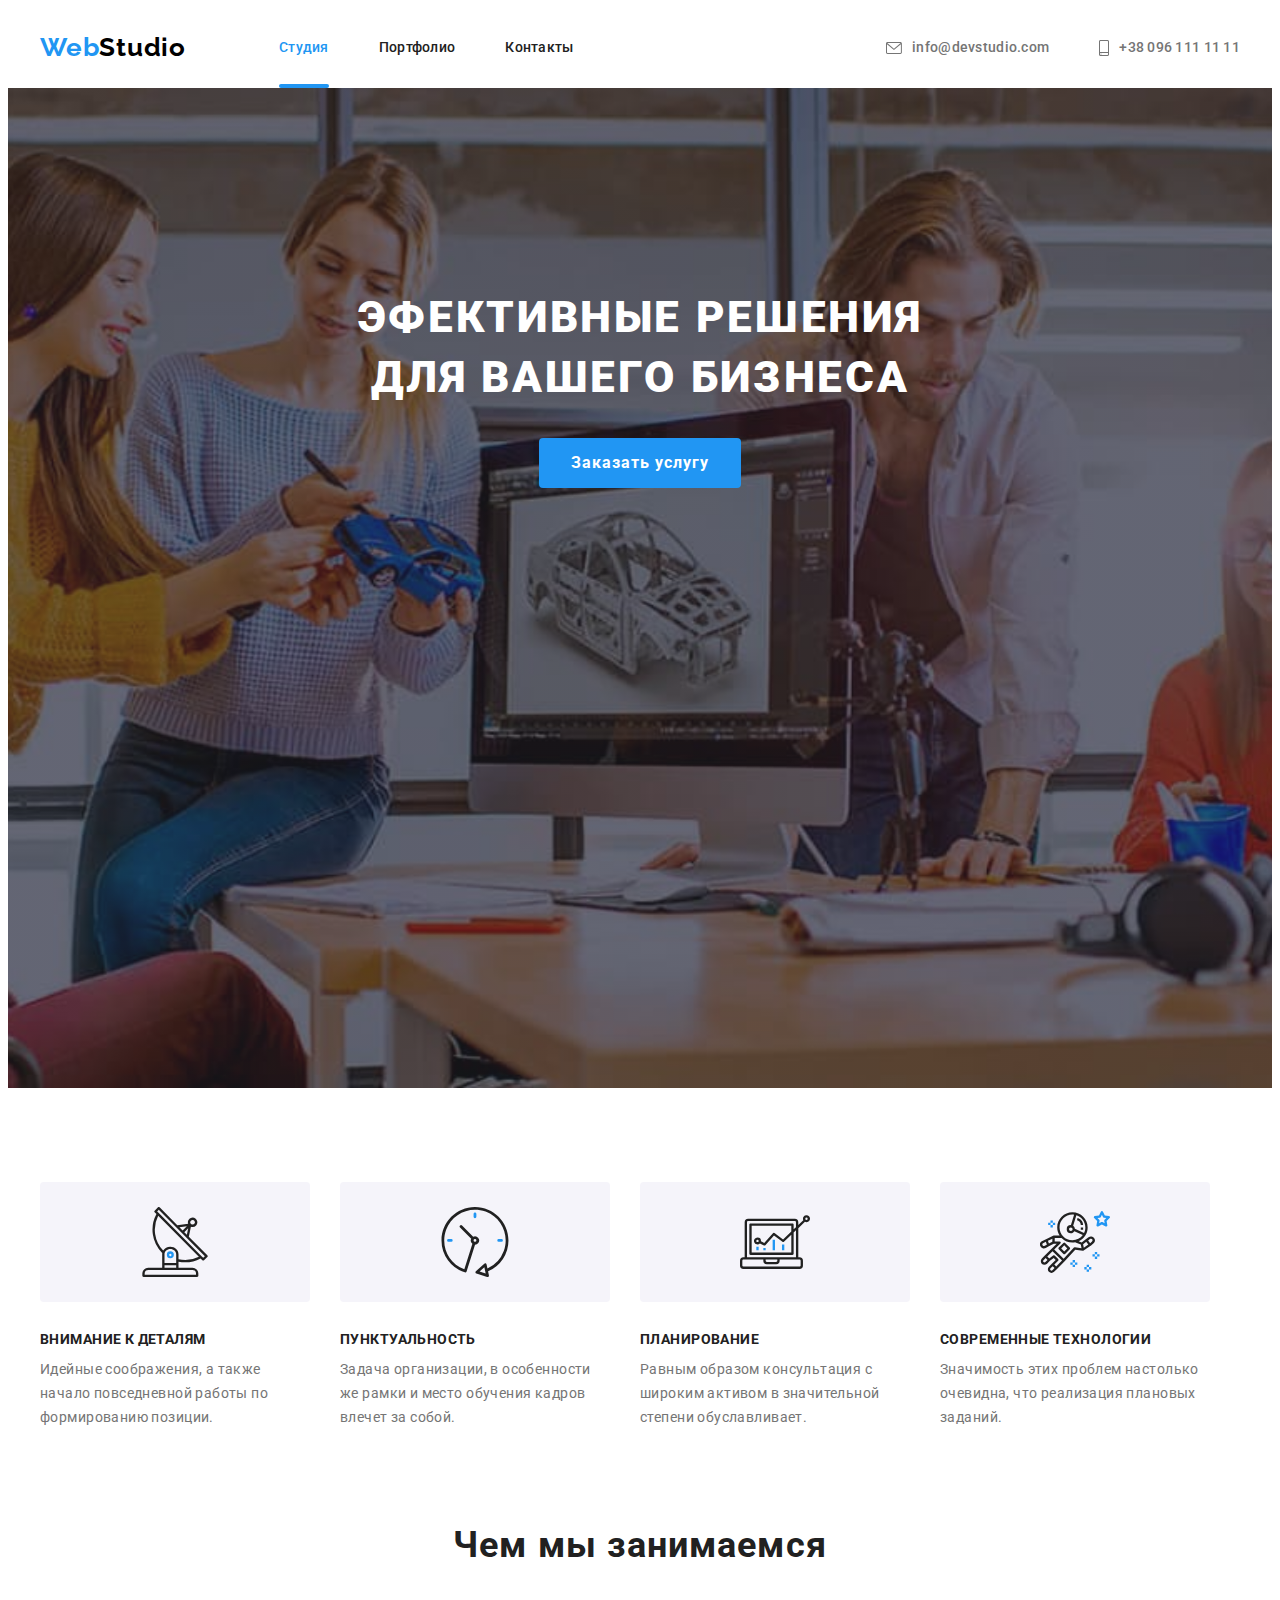
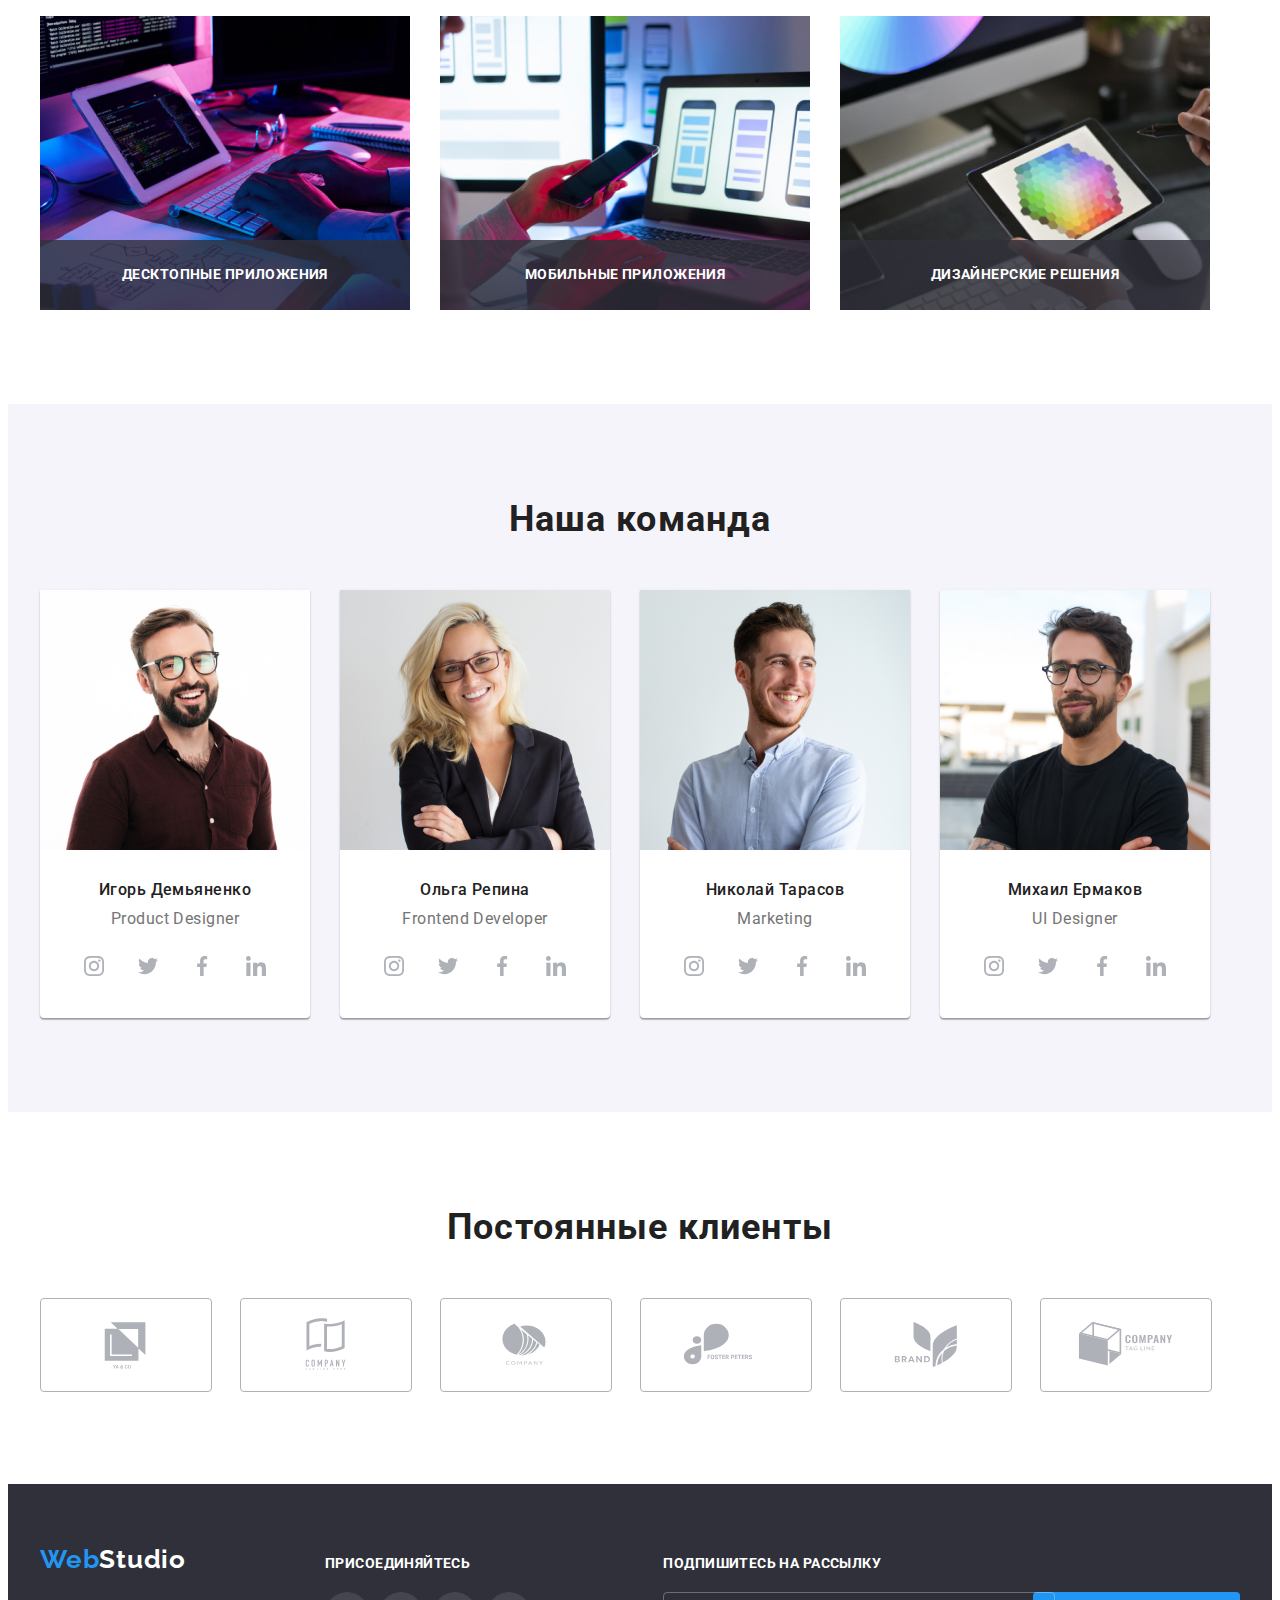
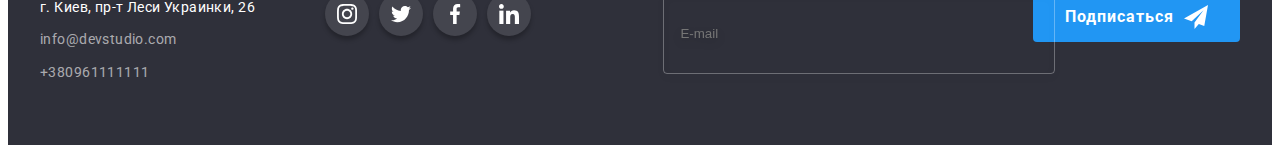
==== index.html @ 89df392a "Добавляет ДЗ№6" ====
<!DOCTYPE html>
<html lang="ru">
<head>
    <meta charset="UTF-8">
    <meta http-equiv="X-UA-Compatible" content="IE=edge">
    <meta name="viewport" content="width=device-width, initial-scale=1.0">
    <title>WebStudio (hw7)</title>
    <link rel="preconnect" href="https://fonts.googleapis.com">
    <link rel="preconnect" href="https://fonts.gstatic.com" crossorigin>
    <link href="https://fonts.googleapis.com/css2?family=Raleway:wght@700&family=Roboto:wght@400;500;700;900&display=swap" rel="stylesheet">
    <link rel="stylesheet" href="https://cdnjs.cloudflare.com/ajax/libs/modern-normalize/1.1.0/modern-normalize.min.css" integrity="sha512-wpPYUAdjBVSE4KJnH1VR1HeZfpl1ub8YT/NKx4PuQ5NmX2tKuGu6U/JRp5y+Y8XG2tV+wKQpNHVUX03MfMFn9Q==" crossorigin="anonymous" referrerpolicy="no-referrer" />
    <link rel="stylesheet" href="./css/style.css">
</head>
<body class="page">
    <header class="container">
        
        <!--Навигация сайта-->
        <div class="main-nav">
            <nav class="main-nav">
                <a href="/" class="logo-link" lang="en">
                    <span class="web">Web</span>Studio
                </a>
            
                <ul class="site-nav list">
                    <li class="item"><a href="/" class="current site-nav-link link">Студия</a></li>
                    <li class="item"><a href="./portfolio.html" class="site-nav-link link">Портфолио</a></li>
                    <li class="item"><a href="" class="site-nav-link link">Контакты</a></li>
                </ul>
            </nav>
            
            <!--Контакты-->
            <ul class="auth-nav list main-nav">
                <li class="item"><a href="mailto:info@devstudio.com" class="auth-nav-link link mail" lang="en">
                    <svg class="icon-mail" width="16" height="12">
                        <use href="./images/icons.svg#icon-mail"></use>
                    </svg>
                        info@devstudio.com</a>
                </li>
                <li class="item"><a href="tel:+380961111111" class="auth-nav-link link tel">
                    <svg class="icon-mail" width="10" height="16">
                        <use href="./images/icons.svg#icon-tel"></use>
                    </svg> 
                        +38 096 111 11 11</a>
                </li>
            </ul>
        </div>
    </header>
    
    <main>
        
        <!--Герой-->
        <section class="backround-hero hero overlay">
            <h1 class="primary-title">ЭФЕКТИВНЫЕ РЕШЕНИЯ<br> ДЛЯ ВАШЕГО БИЗНЕСА</h1>
            <div class="main-button"><button data-modal-open type="button" class="button-primary">Заказать услугу</button></div>
        </section>
        
        <!--Особенности-->
        <section class="section">
            <div class="container">
                <h2 class="secondary-title visually-hidden">Особенности</h2>
                <ul class="list">
                    <li class="list-item antenna">
                        <h3 class="section-qualities">ВНИМАНИЕ К ДЕТАЛЯМ</h3>
                        <p class="section-text">Идейные соображения, а также начало повседневной работы по формированию позиции.</p>
                    </li>
                    <li class="list-item clock">
                        <h3 class="section-qualities">ПУНКТУАЛЬНОСТЬ</h3>
                        <p class="section-text">Задача организации, в особенности же рамки и место обучения кадров влечет за собой.</p>
                    </li>
                    <li class="list-item diagram">
                        <h3 class="section-qualities">ПЛАНИРОВАНИЕ</h3>
                        <p class="section-text">Равным образом консультация с широким активом в значительной степени обуславливает.</p>
                    </li>
                    <li class="list-item astronaut">
                        <h3 class="section-qualities">СОВРЕМЕННЫЕ ТЕХНОЛОГИИ</h3>
                        <p class="section-text">Значимость этих проблем настолько очевидна, что реализация плановых заданий.</p>
                    </li>
                </ul>
            </div>
        </section>
        
        <!--Чем мы занимаемся-->
        <section class="work">
            <div class="container">
                <h2 class="secondary-title">Чем мы занимаемся</h2>
                <ul class="list">
                    <li class="working-list">
                        <img src="./images/box_1.jpg" alt="Программист работает" width="370" height="294">
                        <div class="product-action">
                            <p class="product-title">ДЕСКТОПНЫЕ ПРИЛОЖЕНИЯ</p>
                        </div>
                    </li>
                    <li class="working-list">
                        <img src="./images/box_2.jpg" alt="Команда работает над мобильным интерфейсом" width="370">
                        <div class="product-action">
                            <p class="product-title">МОБИЛЬНЫЕ ПРИЛОЖЕНИЯ</p>
                        </div>
                    </li>
                    <li class="working-list">
                        <img src="./images/box_3.jpg" alt="Веб-дизайнер работает над выбором цвета" width="370">
                        <div class="product-action">
                            <p class="product-title">ДИЗАЙНЕРСКИЕ РЕШЕНИЯ</p>
                        </div>
                    </li>
                </ul>
            </div>
        </section>
        
        <!--Наша команда-->
        <section class="team">
            <div class="container">
                <h2 class="secondary-title">Наша команда</h2>
                <ul class="list card-human">
                    <li class="card">
                        <img src="./images/igor.jpg" alt="Игорь Демьяненко" width="270">
                        <div class="description">
                            <h3 class="team-human">Игорь Демьяненко</h3>
                            <p class="team-text" lang="en">Product Designer</p>
                            <ul class="human-icon">
                                <li class="icon">
                                    <a class="icon-link" href="">
                                        <svg class="icon-network" width="20" height="20">
                                            <use href="./images/icons.svg#icon-instagram"></use>
                                        </svg>
                                    </a>
                                </li>
                                <li class="icon">
                                    <a class="icon-link" href="">
                                        <svg class="icon-network" width="20" height="20">
                                            <use href="./images/icons.svg#icon-twitter"></use>
                                        </svg>
                                    </a>
                                </li>
                                <li class="icon">
                                    <a class="icon-link" href="">
                                        <svg class="icon-network" width="20px" height="20px">
                                            <use href="./images/icons.svg#icon-facebook"></use>
                                        </svg>
                                    </a>
                                </li>
                                <li class="icon">
                                    <a class="icon-link" href="">
                                        <svg class="icon-network" width="20" height="20">
                                            <use href="./images/icons.svg#icon-linkedin"></use>
                                        </svg>
                                    </a>
                                </li>
                            </ul>
                        </div>
                    </li>
                    <li class="card">
                        <img src="./images/olga.jpg" alt="Ольга Репина" width="270">
                        <div class="description">
                            <h3 class="team-human">Ольга Репина</h3>
                            <p class="team-text" lang="en">Frontend Developer</p>
                            <ul class="human-icon">
                                <li class="icon">
                                    <a class="icon-link" href="">
                                        <svg class="icon-network" width="20" height="20">
                                            <use href="./images/icons.svg#icon-instagram"></use>
                                        </svg>
                                    </a>
                                </li>
                                <li class="icon">
                                    <a class="icon-link" href="">
                                        <svg class="icon-network" width="20" height="20">
                                            <use href="./images/icons.svg#icon-twitter"></use>
                                        </svg>
                                    </a>
                                </li>
                                <li class="icon">
                                    <a class="icon-link" href="">
                                        <svg class="icon-network" width="20" height="20">
                                            <use href="./images/icons.svg#icon-facebook"></use>
                                        </svg>
                                    </a>
                                </li>
                                <li class="icon">
                                    <a class="icon-link" href="">
                                        <svg class="icon-network" width="20" height="20">
                                            <use href="./images/icons.svg#icon-linkedin"></use>
                                        </svg>
                                    </a>
                                </li>
                            </ul>
                        </div>
                    </li>
                    <li class="card">
                        <img src="./images/nikolay.jpg" alt="Николай Тарасов" width="270">
                        <div class="description">
                            <h3 class="team-human">Николай Тарасов</h3>
                            <p class="team-text" lang="en">Marketing</p>
                            <ul class="human-icon">
                                <li class="icon">
                                    <a class="icon-link" href="">
                                        <svg class="icon-network" width="20" height="20">
                                            <use href="./images/icons.svg#icon-instagram"></use>
                                        </svg>
                                    </a>
                                </li>
                                <li class="icon">
                                    <a class="icon-link" href="">
                                        <svg class="icon-network" width="20" height="20">
                                            <use href="./images/icons.svg#icon-twitter"></use>
                                        </svg>
                                    </a>
                                </li>
                                <li class="icon">
                                    <a class="icon-link" href="">
                                        <svg class="icon-network" width="20" height="20">
                                            <use href="./images/icons.svg#icon-facebook"></use>
                                        </svg>
                                    </a>
                                </li>
                                <li class="icon">
                                    <a class="icon-link" href="">
                                        <svg class="icon-network" width="20" height="20">
                                            <use href="./images/icons.svg#icon-linkedin"></use>
                                        </svg>
                                    </a>
                                </li>
                            </ul>
                        </div>
                    </li>
                    <li class="card">
                        <img src="./images/michael.jpg" alt="Михаил Ермаков" width="270">
                        <div class="description">
                            <h3 class="team-human">Михаил Ермаков</h3>
                            <p class="team-text" lang="en">UI Designer</p>
                            <ul class="human-icon">
                                <li class="icon">
                                    <a class="icon-link" href="">
                                        <svg class="icon-network" width="20" height="20">
                                            <use href="./images/icons.svg#icon-instagram"></use>
                                        </svg>
                                    </a>
                                </li>
                                <li class="icon">
                                    <a class="icon-link" href="">
                                        <svg class="icon-network" width="20" height="20">
                                            <use href="./images/icons.svg#icon-twitter"></use>
                                        </svg>
                                    </a>
                                </li>
                                <li class="icon">
                                    <a class="icon-link" href="">
                                        <svg class="icon-network" width="20" height="20">
                                            <use href="./images/icons.svg#icon-facebook"></use>
                                        </svg>
                                    </a>
                                </li>
                                <li class="icon">
                                    <a class="icon-link" href="">
                                        <svg class="icon-network" width="20" height="20">
                                            <use href="./images/icons.svg#icon-linkedin"></use>
                                        </svg>
                                    </a>
                                </li>
                            </ul>
                        </div>
                    </li>
                </ul>
            </div>
        </section>
        
        <!--Постоянные клиенты-->

        <section class="clients">
            <div class="container">
                <h2 class="secondary-title">Постоянные клиенты</h2>
                <ul class="list">
                    <li class="client-logo">
                        <a class="client" href="">
                            <svg class="symbol" width="106" height="60">
                                <use href="./images/icons-clients.svg#icon-logo-1"></use>
                            </svg>
                        </a>
                    </li>
                    <li class="client-logo">
                        <a class="client" href="">
                            <svg class="symbol" width="106" height="60">
                                <use href="./images/icons-clients.svg#icon-logo-2"></use>
                            </svg>
                        </a>
                    <li class="client-logo">
                        <a class="client" href="">
                            <svg class="symbol" width="106" height="60">
                                <use href="./images/icons-clients.svg#icon-logo-3"></use>
                            </svg>
                        </a>
                    </li>
                    <li class="client-logo">
                        <a class="client" href="">
                            <svg class="symbol" width="106" height="60">
                                <use href="./images/icons-clients.svg#icon-logo-4"></use>
                            </svg>
                        </a>
                    </li>
                    <li class="client-logo">
                        <a class="client" href="">
                            <svg class="symbol" width="106" height="60">
                                <use href="./images/icons-clients.svg#icon-logo-5"></use>
                            </svg>
                        </a>
                    </li>
                    <li class="client-logo">
                        <a class="client" href="">
                            <svg class="symbol" width="106" height="60">
                                <use href="./images/icons-clients.svg#icon-logo-6"></use>
                            </svg>
                        </a>
                    </li>
                </ul>
            </div>    
        </section>
    </main>

    <footer class="backround-footer">
            <div class="container main-footer">
                <div class="contacts-social">
                    <div class="contacts-footer">
                        <a href="/" class="logo link" lang="en">
                            <span class="web">Web</span><span class="footer-logo">Studio</span>
                        </a>
                    
                        <!--Контакты-->
                        <address class="address">г. Киев, пр-т Леси Украинки, 26</address>
                        <ul class="contacts">
                            <li class="contact-mail"><a class="footer-contacts link" href="mailto:info@devstudio.com"
                                    lang="en">info@devstudio.com</a></li>
                            <li class="contact-tel"><a class="footer-contacts link" href="tel:+380961111111">+380961111111</a></li>
                        </ul>
                    </div>
                    <div class="menu-social">
                        <h3 class="menu-socials-head">ПРИСОЕДИНЯЙТЕСЬ</h3>
                        <ul class="socials">
                            <li class="link-icon-list">
                                <a class="link-icon" href="">
                                    <svg class="icon-social" width="20" height="20">
                                        <use href="./images/icons.svg#icon-instagram"></use>
                                    </svg>
                                </a>
                            </li>
                            <li class="link-icon-list">
                                <a class="link-icon" href="">
                                    <svg class="icon-social" width="20" height="20">
                                        <use href="./images/icons.svg#icon-twitter"></use>
                                    </svg>
                                </a>
                            </li>
                            <li class="link-icon-list">
                                <a class="link-icon" href="">
                                    <svg class="icon-social" width="20" height="20">
                                        <use href="./images/icons.svg#icon-facebook"></use>
                                    </svg>
                                </a>
                            </li>
                            <li class="link-icon-list">
                                <a class="link-icon" href="">
                                    <svg class="icon-social" width="20" height="20">
                                        <use href="./images/icons.svg#icon-linkedin"></use>
                                    </svg>
                                </a>
                            </li>
                        </ul>
                    </div>
                </div>
                
                <form class="subscribe">    
                    <p class="menu-socials-head">ПОДПИШИТЕСЬ НА РАССЫЛКУ</p>
                    <div class="form">
                        <label class="e-mail">
                        <input class="mail-subscribe" type="email" placeholder="E-mail"></label>
                        <button class="button-primary button-subscribe" type="submit">
                                Подписаться<svg class="icon-send" width="24" height="24">
                                <use href="./images/icons.svg#icon-send"></use>
                             </svg></button>
                    </div>
                </form>

            </div>
    </footer>
    <div data-modal class="backdrop is-hidden">
            <div class="modal">
                <button data-modal-close class="modal-close">
                    <svg class="icon-close" width="18" height="18">
                        <use href="./images/icons.svg#icon-close-black"></use>
                    </svg>
                </button>
                
                <form class="modal-form" action="">
                    <p class="modal-head">Оставьте свои данные, мы вам перезвоним</p>
                    <label class="form-field">Имя
                        <span class="form-wrapper">
                            <input type="text" class="form-input" name="user-name" minlength="2" pattern="[a-zA-Zа-яёА-ЯЁ]+" title="Имя должно содержать символы кириллицы и латиницы" required />
                            <svg class="form-icon" width="18" height="18">
                                <use href="./images/icons.svg#icon-person"></use>
                            </svg>
                        </span>
                    </label>
                     
                    <label class="form-field">Телефон
                        <span class="form-wrapper">
                            <input type="tel" class="form-input" name="user-tel" pattern="[0-9]{3}-[0-9]{3}-[0-9]{2}-[0-9]{2}" title="099-000-00-00" required />
                            <svg class="form-icon" width="18" height="18">
                                <use href="./images/icons.svg#icon-phone"></use>
                            </svg>
                        </span>
                    </label>
                    
                    <label class="form-field">Почта
                        <span class="form-wrapper">
                            <input type="email" class="form-input" name="user-mail" title="example@gmail.com" required />
                            <svg class="form-icon" width="18" height="18">
                                <use href="./images/icons.svg#icon-email"></use>
                            </svg>
                        </span>
                    </label>
                    
                    <label class="form-field-comments">Комментарий
                        <textarea class="form-comments" name="user-comments" id="" placeholder="Введите текст"></textarea>
                    </label>
                    
                        <input type="checkbox" name="user-accept" class="form-checkbox visually-hidden" id="accept-policy" />
                        <label class="form-checkbox-label" for="accept-policy">Соглашаюсь с рассылкой и принимаю <a class="policy" href="#">Условия
                                договора</a></label>
                                        
                    <button class="button-primary button-form" type="submit">Отправить</button>
                </form>
            </div>
    </div>
    <script src="./js/modal.js"></script>
</body>
</html>
---- css/style.css ----
/* основной текст #212121 */

/* вторичный текст #757575 */

/* акцент #2196F3 */

/* белый цвет #ffffff */

/* цвет контактов в футере rgba(255, 255, 255, 0.6) */

/* вторичный цвет фона #2F303A */

:root {
  --main-text-color: #212121;
  --secondary-text-color: #757575;
  --accent-color: #2196f3;
  --primary-title-color: #ffffff;
}

/* Класы утилиты */
button {
  cursor: pointer;
}

h1,
h2,
h3,
h4,
h5,
h6,
p,
ul {
  margin: 0;
  padding: 0;
}

img {
  display: block;
}

.list {
  display: block;
  list-style: none;
  margin: 0;
  padding: 0;
  display: flex;
  flex-wrap: wrap;
}

.link {
  display: block;
  text-decoration: none;
  position: relative;

  transition: transform 250ms cubic-bezier(0.4, 0, 0.2, 1),
    opacity 250ms cubic-bezier(0.4, 0, 0.2, 1);
}

.page {
  color: var(--main-text-color);
  background-color: #ffffff;
  font-family: roboto, sans-serif;
}

.container {
  margin-left: auto;
  margin-right: auto;
  padding-left: 15px;
  padding-right: 15px;

  width: 1200px;
}

.logo-link {
  color: #000;
  text-decoration: none;
  font-family: Raleway;
  font-style: normal;
  font-weight: bold;
  font-size: 26px;
  line-height: 1.2;
  letter-spacing: 0.03em;

  padding-top: 24px;
  padding-bottom: 25px;
}

/* Main-nav */
.main-nav {
  display: flex;
}

.border {
  border-bottom: 1px solid #ececec;
}

.main-nav-portfolio {
  display: flex;
}

/* site-nav */
.site-nav .item + .item {
  margin-left: 50px;
}

.site-nav {
  margin-left: 93px;
}

.site-nav-link {
  color: var(--main-text-color);
  display: block;

  padding-top: 32px;
  padding-bottom: 32px;

  transition: color 250ms cubic-bezier(0.4, 0, 0.2, 1);
}

.site-nav-link:hover,
.site-nav-link:focus {
  color: var(--accent-color);
}

.site-nav .current {
  color: var(--accent-color);
}

.filter .main-btn {
  background-color: var(--accent-color);
  color: #ffffff;
}

/* auth-nav */
.auth-nav {
  margin-left: auto;
}

.auth-nav .item + .item {
  margin-left: 50px;
}

.item {
  position: relative;
}
.auth-nav-link {
  padding-top: 32px;
  padding-bottom: 32px;

  transition: color 250ms cubic-bezier(0.4, 0, 0.2, 1);
}

.auth-nav-link,
.section-text {
  color: var(--secondary-text-color);
}
.auth-nav-link:hover,
.auth-nav-link:focus {
  color: var(--accent-color);
}

.site-nav,
.auth-nav {
  font-weight: 500;
  font-size: 14px;
  line-height: 1.14;
  letter-spacing: 0.02em;
}

.link.mail,
.link.tel {
  align-items: center;
  display: flex;
}

.icon-mail,
.icon-tel {
  margin-right: 10px;
  fill: currentColor;
}

.current::after {
  content: '';
  position: absolute;
  width: 100%;
  height: 4px;
  background: #2196f3;
  border-radius: 2px;
  display: flex;
  bottom: 0;
}

/* Логотип */
.web {
  color: var(--accent-color);
}

/* Цвет фона */
.backround-footer {
  padding-top: 60px;
  padding-bottom: 60px;
  background-color: #2f303a;
}

.hero {
  text-align: center;
  padding-top: 200px;
  padding-bottom: 200px;
}

.overlay {
  max-width: 1600px;
  height: 600px;
  margin-left: auto;
  margin-right: auto;
  background-image: linear-gradient(to right, rgba(47, 48, 58, 0.4), rgba(47, 48, 58, 0.4)),
    url(../images/bg-image.jpg), url(../images/alt-bg.jpg);
  background-repeat: no-repeat;
  background-position: center;
  background-size: cover;
}

/* Скрытый заголвок */
.visually-hidden {
  position: absolute;
  white-space: nowrap;
  width: 1px;
  height: 1px;
  overflow: hidden;
  border: 0;
  padding: 0;
  clip: rect(0 0 0 0);
  clip-path: inset(50%);
  margin: -1px;
}

/* Основные заголовки */
.primary-title {
  margin-bottom: 30px;

  color: var(--primary-title-color);
  font-weight: 900;
  font-size: 44px;
  line-height: 1.36;
  letter-spacing: 0.06em;
}

.secondary-title {
  margin-bottom: 50px;
  font-weight: 700;
  font-size: 36px;
  line-height: 1.17;
  letter-spacing: 0.03em;
  text-align: center;
}

/* Наши качества */

.section {
  padding-bottom: 94px;
  padding-top: 94px;
}

.antenna::before {
  background-image: url(../images/icon-antenna.svg);
}

.clock::before {
  background-image: url(../images/icon-clock.svg);
}

.diagram::before {
  background-image: url(../images/icon-diagram.svg);
}

.astronaut::before {
  background-image: url(../images/icon-astronaut.svg);
}

.list-item::before {
  display: block;
  content: '';
  height: 120px;
  border-radius: 4px;
  margin-bottom: 30px;
  background-color: #f5f4fa;
  background-repeat: no-repeat;
  background-position: center;
}

.section-qualities {
  font-weight: 700;
  font-size: 14px;
  line-height: 1.14;
  letter-spacing: 0.03em;
  text-transform: uppercase;

  margin-top: 0;
  margin-bottom: 10px;
}

.section-text,
.footer-contacts {
  color: var(--secondary-text-color);
  font-size: 14px;
  line-height: 1.71;
  letter-spacing: 0.03em;
}

.section-text {
  margin-top: 0;
}

/* Чем мы занимаемся */
.work {
  padding-bottom: 94px;
}

/* Наша команда */
.team {
  background-color: #f5f4fa;
  padding-top: 94px;
  padding-bottom: 94px;
}

.description {
  padding-top: 30px;
  padding-bottom: 30px;
}

.team-human {
  font-weight: 500;
  font-size: 16px;
  line-height: 1.19;
  text-align: center;
  letter-spacing: 0.03em;

  margin-bottom: 10px;
}

.team-text {
  color: var(--secondary-text-color);
  font-size: 16px;
  line-height: 1.19;
  text-align: center;
  letter-spacing: 0.03em;
  margin-bottom: 16px;
}

.human-icon {
  display: flex;
  justify-content: center;
}

.human-icon .link-icon-list + .link-icon-list {
  margin-left: 10px;
}

.card {
  background: #ffffff;
  box-shadow: 0px 1px 3px rgba(0, 0, 0, 0.12), 0px 1px 1px rgba(0, 0, 0, 0.14),
    0px 2px 1px rgba(0, 0, 0, 0.2);
  border-radius: 0px 0px 4px 4px;

  margin-right: 30px;
}

.card:nth-child(4n) {
  margin-right: 0;
}

.clients {
  display: flex;
  padding-top: 94px;
  padding-bottom: 94px;
}

.client-logo {
  display: block;
  margin: 0;
  padding: 0;
  width: 170px;
  height: 92px;
}

.client {
  display: flex;
  width: 100%;
  height: 100%;
  border: 1px solid #afb1b8;
  border-radius: 4px;
  align-items: center;
  justify-content: center;

  transition: border-color 250ms cubic-bezier(0.4, 0, 0.2, 1);
}

.list .client-logo + .client-logo {
  margin-left: 30px;
}

.symbol {
  fill: rgba(175, 177, 184, 1);
  transition: fill 250ms cubic-bezier(0.4, 0, 0.2, 1);
}

.client:hover,
.client:focus {
  border-color: #2196f3;
}

.client:hover .symbol,
.client:focus .symbol {
  fill: #2196f3;
}

/* Футер Адрес */
.address {
  font-style: normal;
  font-weight: 400;
  font-size: 14px;
  line-height: 1.71;
  letter-spacing: 0.03em;

  margin-bottom: 9px;
}

.contact-mail {
  margin-bottom: 9px;
}

.logo {
  display: block;
  margin-bottom: 20px;
}

.address,
.footer-logo {
  color: #ffffff;
}

.web,
.footer-logo {
  text-decoration: none;
  font-family: Raleway;
  font-style: normal;
  font-weight: bold;
  font-size: 26px;
  line-height: 1.2;
  letter-spacing: 0.03em;
}

.contacts {
  list-style: none;
}

/* Цвет контактов в футере */
.footer-contacts {
  color: rgba(255, 255, 255, 0.6);
}

.main-footer {
  display: flex;
  align-items: baseline;
}

.menu-social {
  margin-left: 70px;
}

.menu-socials-head {
  font-family: Roboto;
  font-style: normal;
  font-weight: bold;
  font-size: 14px;
  line-height: 1.14;
  letter-spacing: 0.03em;
  color: #ffffff;
  margin-bottom: 20px;
}

.socials {
  display: flex;
}

.contacts-social {
  display: flex;
  align-items: baseline;
}

.link-icon-list {
  display: block;
  padding: 0;
  margin: 0;
  background-color: rgba(255, 255, 255, 0.1);
  border-radius: 50%;
  box-shadow: 0px 4px 4px rgba(0, 0, 0, 0.25);
}

.link-icon {
  display: flex;
  width: 44px;
  height: 44px;
  border-radius: 50%;
  align-items: center;
  justify-content: center;
  transition: background-color 250ms cubic-bezier(0.4, 0, 0.2, 1);
}

.link-icon:hover,
.link-icon:focus {
  background-color: rgba(33, 150, 243, 1);
}

.icon-link {
  display: flex;
  padding: 0;
  margin: 0;
  width: 44px;
  height: 44px;
  background-color: rgba(255, 255, 255, 0.1);
  border-radius: 50%;
  justify-content: center;
  align-items: center;
  transition: background-color 250ms cubic-bezier(0.4, 0, 0.2, 1),
    fill 250ms cubic-bezier(0.4, 0, 0.2, 1);
}

.icon-link:hover,
.icon-link:focus {
  background-color: rgba(33, 150, 243, 1);
  fill: #fff;
}

.human-icon .icon + .icon {
  margin-left: 10px;
}

.icon-network {
  fill: #afb1b8;
  transition: fill 250ms cubic-bezier(0.4, 0, 0.2, 1);
}

.icon-link:hover .icon-network,
.icon-link:focus .icon-network {
  fill: #fff;
}

.icon {
  display: block;
  fill: #fff;
}

.icon-social {
  fill: #fff;
}

.socials .link-icon-list + .link-icon-list {
  margin-left: 10px;
}

/* Основная кнопка */
.button-primary {
  color: #fff;
  background-color: var(--accent-color);
  font-weight: 700;
  font-size: 16px;
  line-height: 1.87;
  align-items: center;
  text-align: center;
  letter-spacing: 0.06em;
  font-family: inherit;
  border-radius: 4px;
  padding: 10px 32px;
  display: inline-block;
  min-width: 200px;
  height: 50px;
  border: 0px;
  transition: background-color 250ms cubic-bezier(0.4, 0, 0.2, 1);
}

.button-primary:hover,
.button-primary:focus {
  background-color: #188ce8;
}

.project-filter {
  padding-top: 94px;
  padding-bottom: 94px;
}

/* Радиокнопка (филтер) */
.button-filter {
  display: inline-block;
  color: var(--main-text-color);
  background-color: #f5f4fa;
  font-weight: 500;
  font-size: 16px;
  line-height: 1.63;
  text-align: center;
  letter-spacing: 0.03em;
  font-family: inherit;
  border-radius: 4px;
  border: 0px;
  padding: 6px 22px;
  transition: color 250ms cubic-bezier(0.4, 0, 0.2, 1),
    background-color 250ms cubic-bezier(0.4, 0, 0.2, 1),
    box-shadow 250ms cubic-bezier(0.4, 0, 0.2, 1);
}

.button-filter:hover,
.button-filter:focus {
  color: #fff;
  background-color: var(--accent-color);
  box-shadow: 0px 3px 1px rgba(0, 0, 0, 0.1), 0px 1px 2px rgba(0, 0, 0, 0.08),
    0px 2px 2px rgba(0, 0, 0, 0.12);
}

/* Примеры проэктов */
.section-title {
  color: var(--main-text-color);
  font-weight: 700;
  font-size: 18px;
  line-height: 2;
  letter-spacing: 0.06em;

  margin-bottom: 4px;
}

.section-filter {
  color: var(--secondary-text-color);
  font-size: 16px;
  line-height: 1.87;
  letter-spacing: 0.03em;
}

.descr-flex-element {
  border-bottom: 1px solid #eeeeee;
  border-left: 1px solid #eeeeee;
  border-right: 1px solid #eeeeee;
  padding-top: 20px;
  padding-bottom: 20px;
  padding-left: 24px;
  padding-right: 24px;
}

/* Чем мы занимаемся */
.working-list {
  margin-right: 30px;
  position: relative;
  display: flex;
}

.working-list:nth-child(3n) {
  margin-right: 0;
}

.product-action {
  position: absolute;
  bottom: 0;
  align-items: center;
  justify-content: center;
  width: 100%;
  color: #ffffff;
  background-color: rgba(47, 48, 58, 0.8);
  height: 70px;
  font-size: 14px;
  font-weight: bold;
  line-height: 1.14;
  letter-spacing: 0.03em;
}

.product-title {
  display: flex;
  align-items: center;
  justify-content: center;
  height: 100%;
  width: 100%;
}

.product-flex {
  position: absolute;
  display: flex;
  top: 0;
  align-items: center;
  justify-content: center;
  width: 100%;
  height: 294px;
  background: rgba(33, 150, 243, 0.9);
  font-size: 18px;
  line-height: 1.56;
  letter-spacing: 0.03em;
  color: #ffffff;
  padding-top: 63px;
  padding-bottom: 63px;
  padding-left: 24px;
  padding-right: 24px;
  transform: translateY(100%);
  transition: transform 250ms cubic-bezier(0.4, 0, 0.2, 1);
}

.link:hover .product-flex {
  transform: translateY(0);
}

.filter {
  display: flex;
  justify-content: center;
  margin-bottom: 50px;
}

.flex-element {
  display: flex;
  flex-wrap: wrap;
  margin-right: 30px;
  margin-bottom: 30px;
  transition: box-shadow 250ms cubic-bezier(0.4, 0, 0.2, 1);
}

.flex-element:nth-child(3n) {
  margin-right: 0;
}

.flex-element:nth-last-child(-n + 3) {
  margin-bottom: 0;
}

.flex-element:hover {
  box-shadow: 0px 1px 1px rgba(0, 0, 0, 0.12), 0px 4px 4px rgba(0, 0, 0, 0.06),
    1px 4px 6px rgba(0, 0, 0, 0.16);
}

.flex-list {
  position: relative;
  overflow: hidden;
}

.list-item {
  width: 270px;
  margin-right: 30px;
  align-items: center;
}

.list-item:nth-child(4n) {
  margin-right: 0;
}

.btn-filter {
  margin-right: 8px;
}

.btn-filter:nth-child(5n) {
  margin-right: 0;
}

/* Модальное окно */

.backdrop {
  position: fixed;
  top: 0;
  left: 0;
  width: 100%;
  height: 100%;

  background-color: rgba(0, 0, 0, 0.1);
  transition: opacity 250ms cubic-bezier(0.4, 0, 0.2, 1);
}

.modal {
  position: absolute;
  top: 50%;
  left: 50%;
  transform: translate(-50%, -50%);

  width: 528px;
  height: 581px;
  background-color: #fff;
  box-shadow: 0px 1px 3px rgba(0, 0, 0, 0.12), 0px 1px 1px rgba(0, 0, 0, 0.14),
    0px 2px 1px rgba(0, 0, 0, 0.2);
  border-radius: 4px;
  padding: 40px;
}

.modal-close {
  display: flex;
  position: fixed;
  width: 30px;
  height: 30px;
  right: 8px;
  top: 8px;

  border: 1px solid rgba(0, 0, 0, 0.1);
  border-radius: 50%;
  align-items: center;
  justify-content: center;
  background-color: #fff;
  color: #000;
  transition: color 250ms cubic-bezier(0.4, 0, 0.2, 1);
}

.modal-close:hover,
.modal-close:focus {
  color: #2196f3;
}

.icon-close {
  fill: currentColor;
}

.backdrop.is-hidden {
  opacity: 0;
  pointer-events: none;
  visibility: auto;
}

.subscribe {
  margin-left: auto;
}

.mail-subscribe {
  width: 100%;
  height: 100%;
  border: 1px solid rgba(255, 255, 255, 0.3);
  filter: drop-shadow(0px 4px 4px rgba(0, 0, 0, 0.15));
  border-radius: 4px;
  background-color: transparent;
  padding-left: 16px;
  padding-right: 16px;
  padding-top: 15px;
  padding-bottom: 15px;
  color: #fff;
}

.e-mail {
  width: 358px;
  height: 50px;
}

.icon-send {
  fill: #fff;
  margin-left: 10px;
}

.button-primary.button-subscribe {
  display: flex;
  margin-left: 12px;
}

.form {
  display: flex;
}

.modal-head {
  font-weight: 700;
  font-size: 20px;
  line-height: 1.15;
  text-align: center;
  letter-spacing: 0.03em;
  color: #212121;
  margin-bottom: 12px;
}

.modal-form {
  display: flex;
  flex-direction: column;
}

.form-input {
  width: 100%;
  border: 1px solid rgba(33, 33, 33, 0.2);
  border-radius: 4px;
  height: 40px;
  padding-left: 42px;
  transition: border-color 250ms cubic-bezier(0.4, 0, 0.2, 1);
}

.form-input:focus {
  border-color: var(--accent-color);
  outline: none;
}

.form-field {
  margin-bottom: 10px;
  font-size: 12px;
  line-height: 1.14;
  letter-spacing: 0.01em;
  color: #757575;
}

.form-field-comments {
  margin-bottom: 20px;
  font-size: 12px;
  line-height: 1.14;
  letter-spacing: 0.01em;
  color: #757575;
}

.form-icon {
  display: block;
  position: absolute;
  top: 50%;
  left: 12px;
  transform: translateY(-50%);
  transition: fill 250ms cubic-bezier(0.4, 0, 0.2, 1);
}

.form-input:focus + .form-icon {
  fill: var(--accent-color);
}

.form-comments {
  width: 100%;
  height: 120px;
  border: 1px solid rgba(33, 33, 33, 0.2);
  border-radius: 4px;
  margin-top: 4px;
  resize: none;
  padding: 12px 16px;
  transition: border-color 250ms cubic-bezier(0.4, 0, 0.2, 1);
}

.form-comments:focus {
  border-color: var(--accent-color);
  outline: none;
}

.form-comments::placeholder {
  color: rgba(117, 117, 117, 0.5);
  font-size: 14px;
  line-height: 1.15;
  letter-spacing: 0.01em;
}

.button-form {
  align-self: center;
  width: 200px;
  height: 50px;
}

.form-checkbox-label {
  margin-bottom: 30px;
  font-size: 14px;
  line-height: 1.71;
  letter-spacing: 0.03em;
  color: var(--secondary-text-color);
  display: flex;
  align-self: center;
  justify-content: center;
}

.form-checkbox-label::before {
  display: block;
  content: '';
  width: 16px;
  height: 15px;
  border: 1px solid #212121;
  border-radius: 2px;
  cursor: pointer;
  margin-right: 7px;
  align-self: center;
}

.form-checkbox:focus + .form-checkbox-label::before {
  outline: 1px solid #000;
}

.form-checkbox:checked + .form-checkbox-label::before {
  background-color: var(--accent-color);
  background-image: url(../images/icon-check.svg);
  background-position: center;
  border-color: var(--accent-color);
  outline: none;
}

.form-wrapper {
  position: relative;
  margin-top: 4px;
  display: block;
}

.policy {
  margin-left: 5px;
  color: var(--accent-color);
}
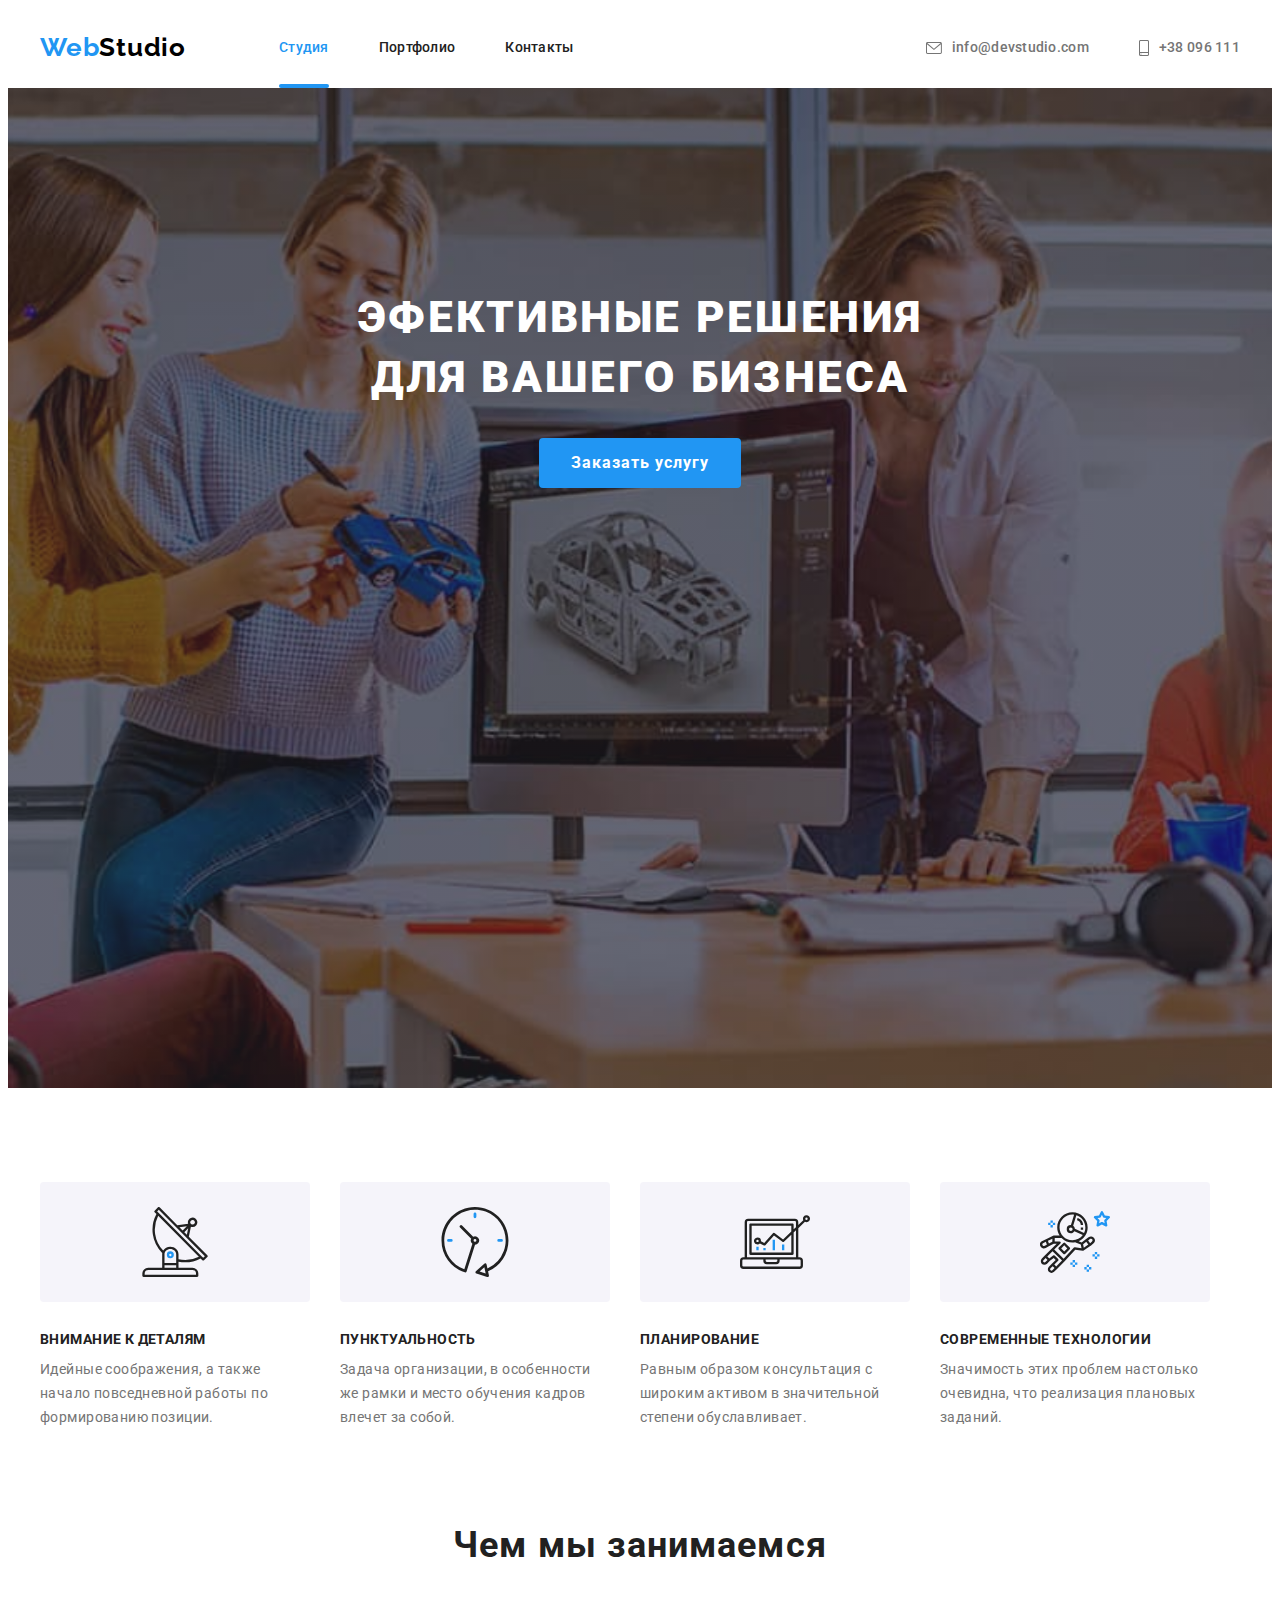
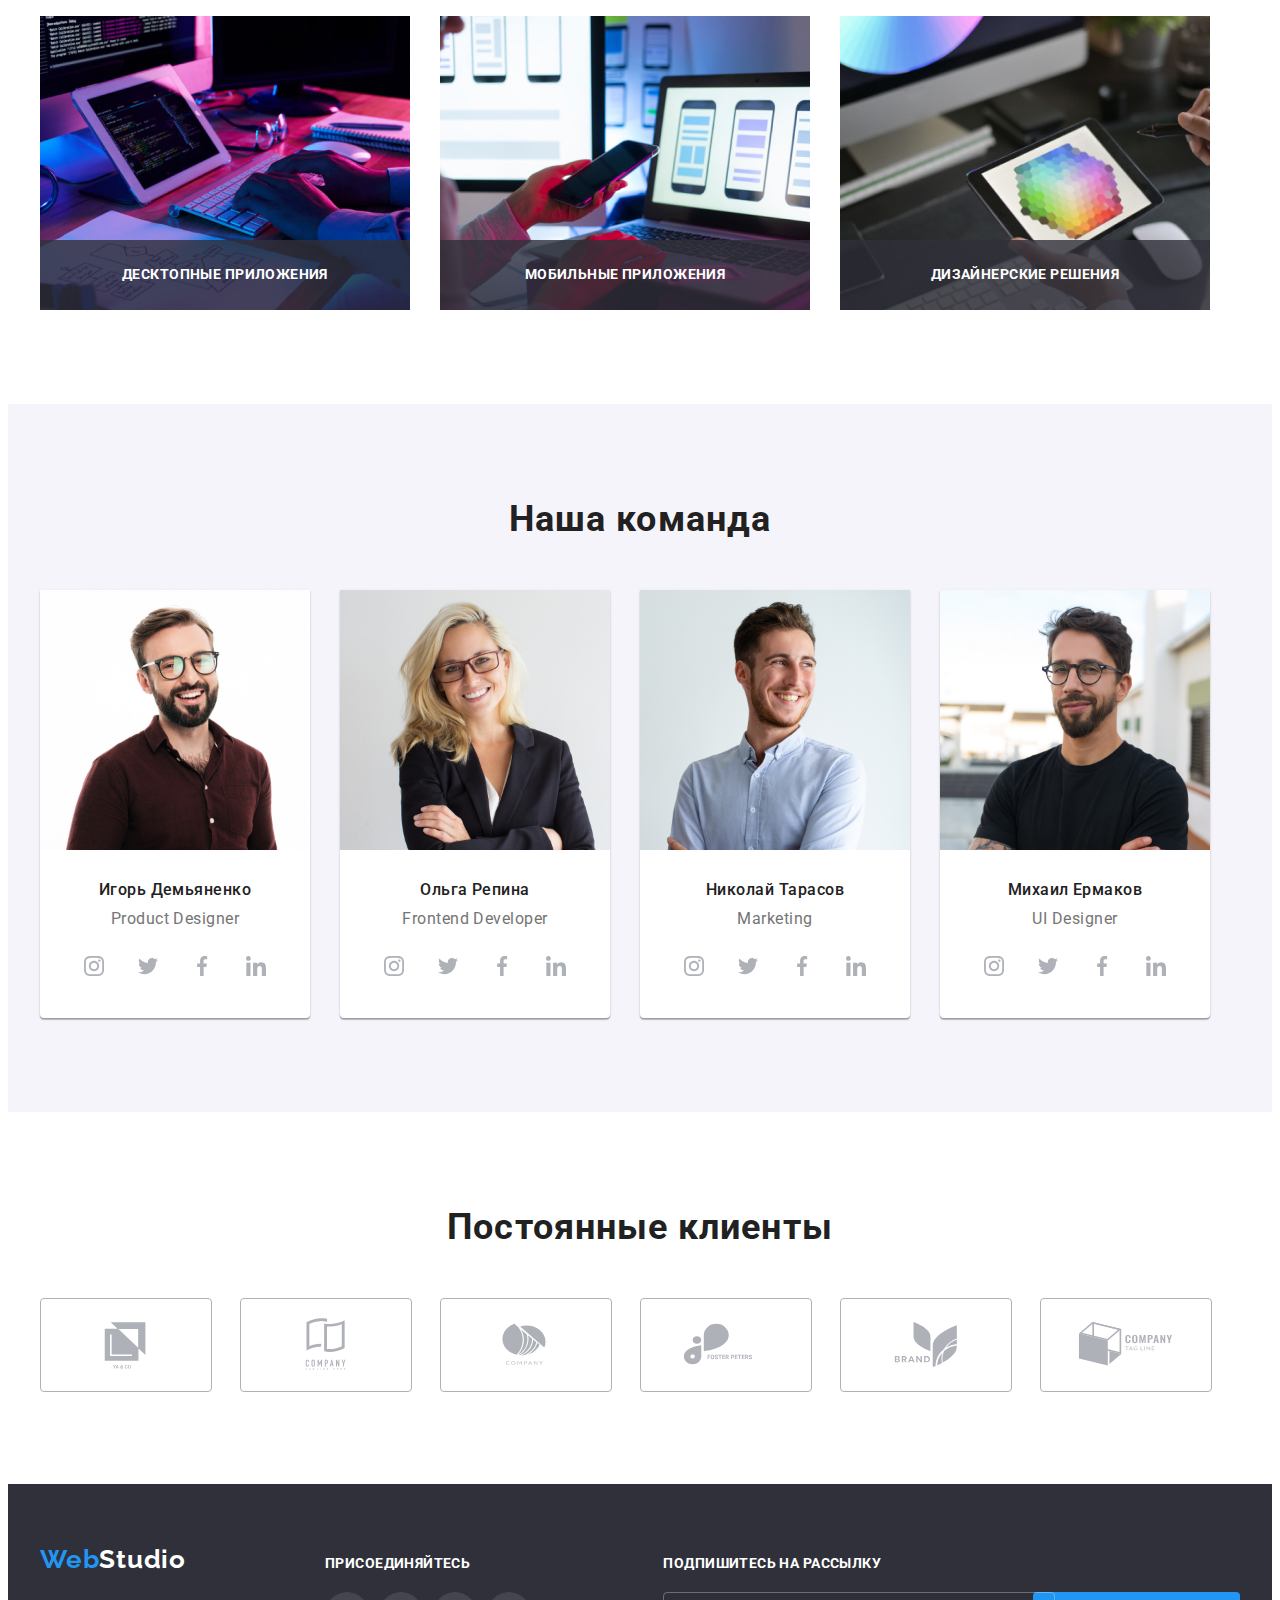
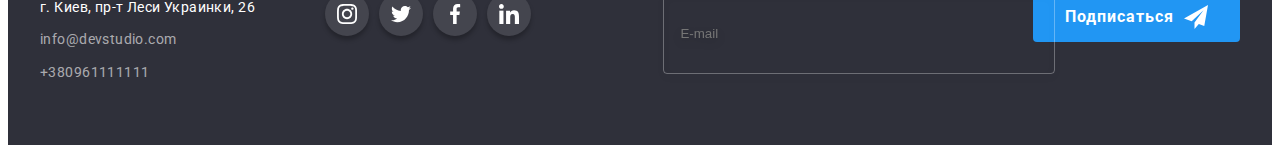
==== commit 3a9b1106: "Проверка" ====
--- a/index.html
+++ b/index.html
@@ -40,7 +40,7 @@
                     <svg class="icon-mail" width="10" height="16">
                         <use href="./images/icons.svg#icon-tel"></use>
                     </svg> 
-                        +38 096 111 11 11</a>
+                        +38 096 111 </a>
                 </li>
             </ul>
         </div>
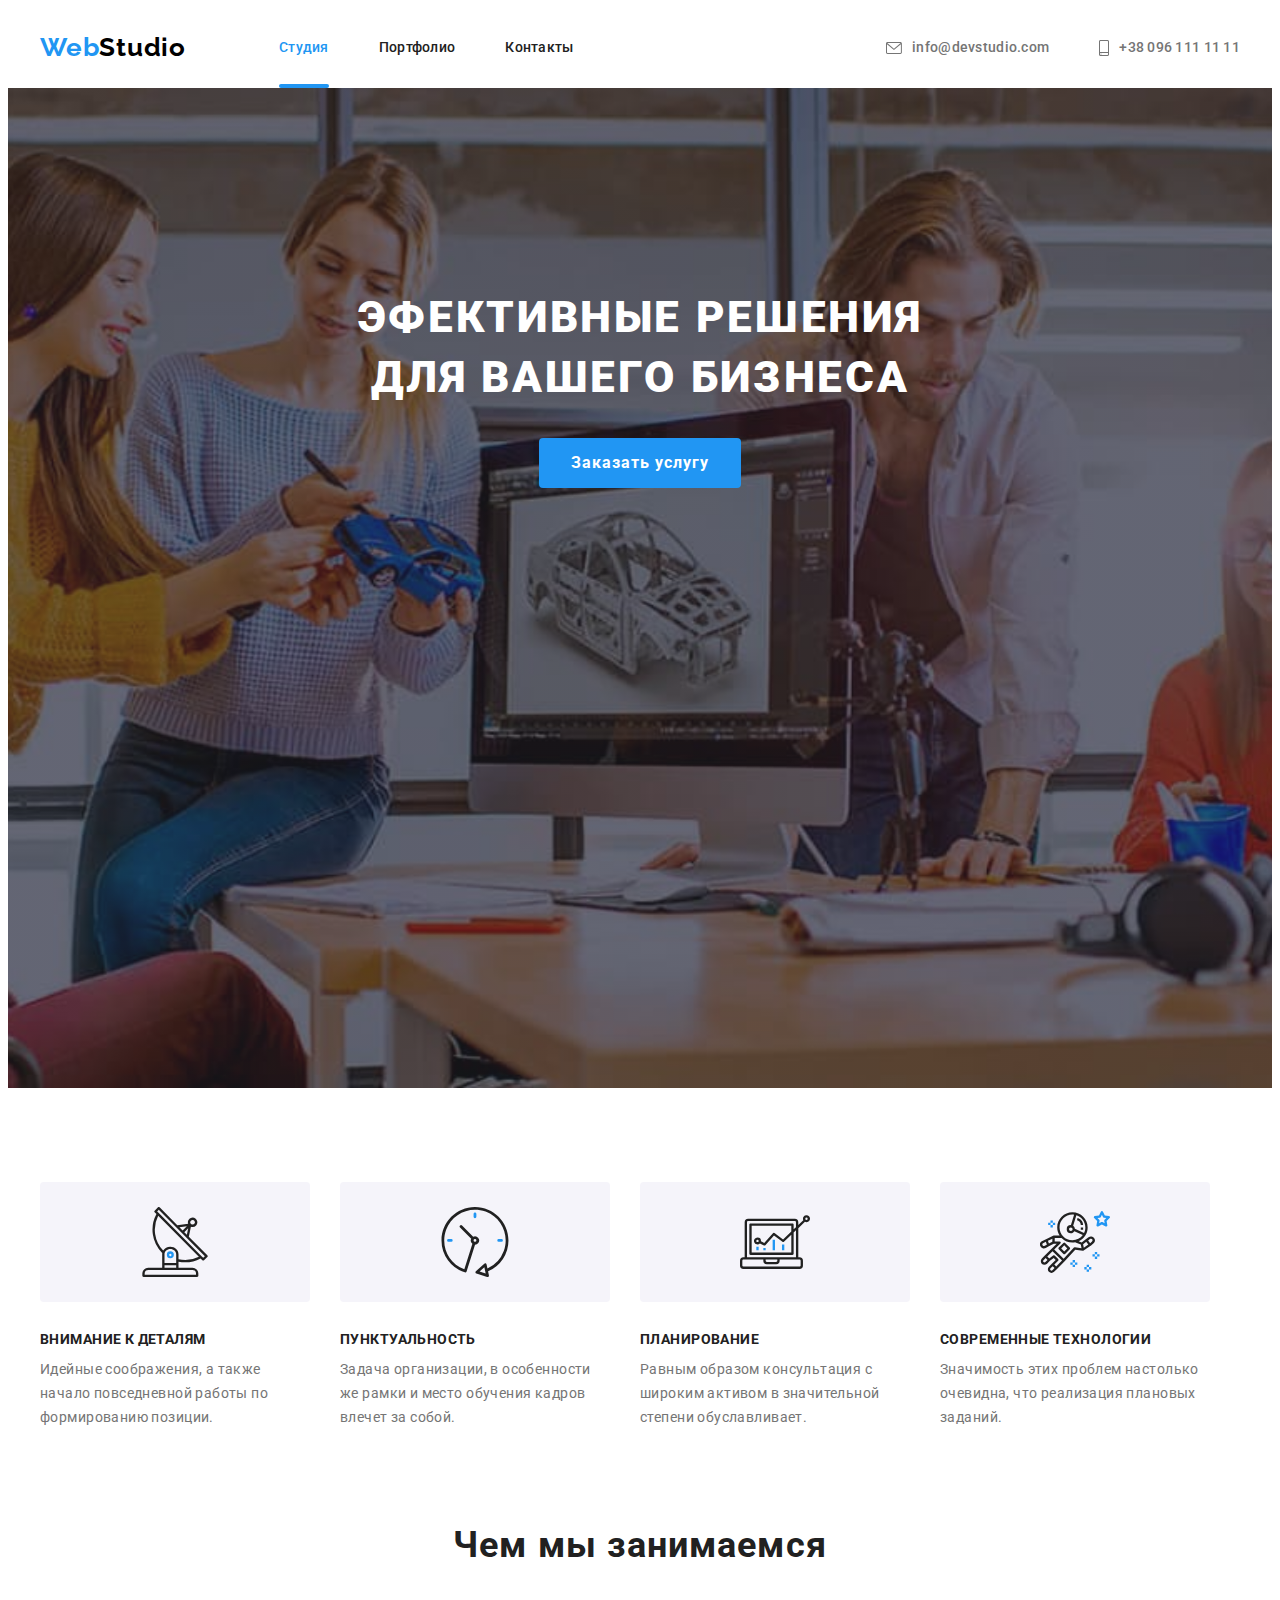
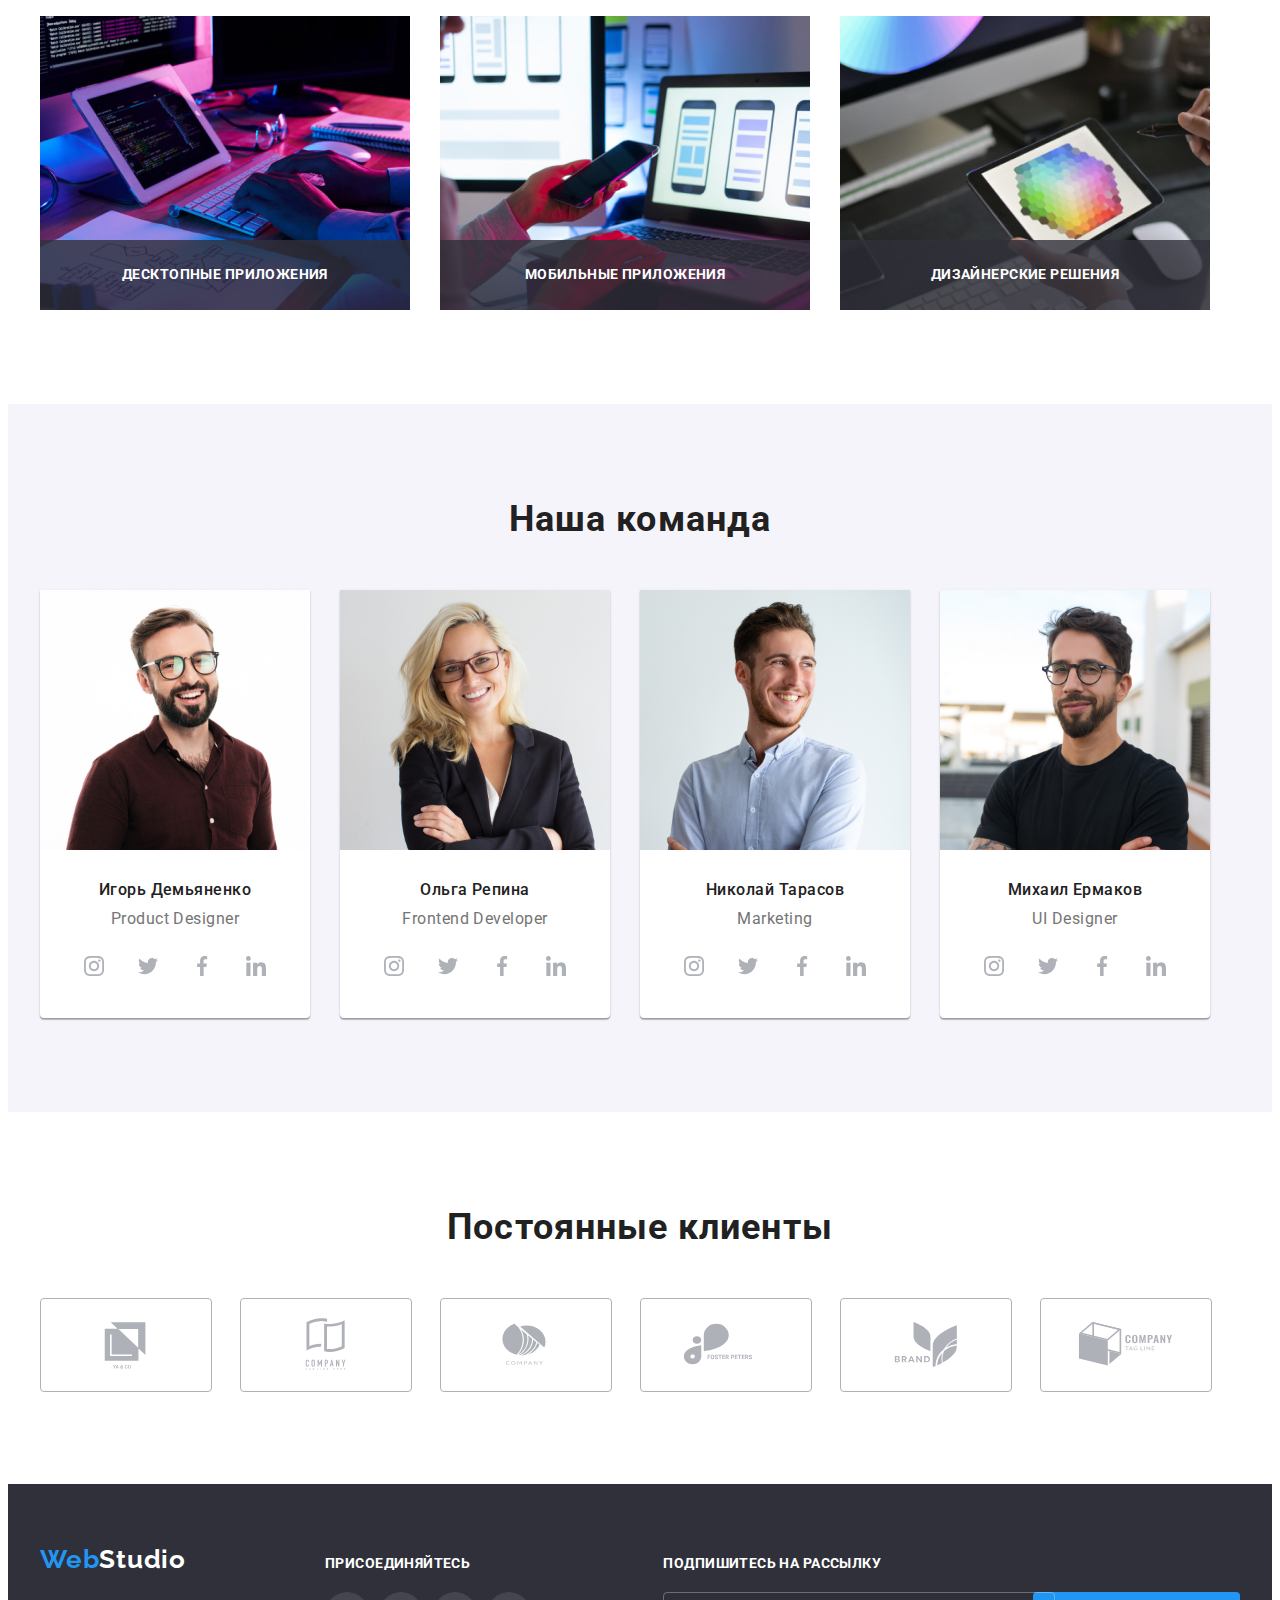
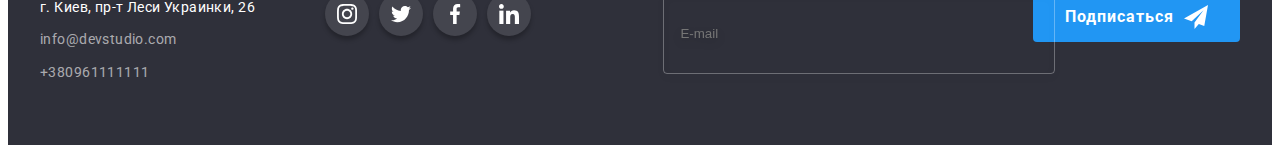
==== commit 874dd600: "Проверка" ====
--- a/index.html
+++ b/index.html
@@ -40,7 +40,7 @@
                     <svg class="icon-mail" width="10" height="16">
                         <use href="./images/icons.svg#icon-tel"></use>
                     </svg> 
-                        +38 096 111 </a>
+                        +38 096 111 11 11</a>
                 </li>
             </ul>
         </div>
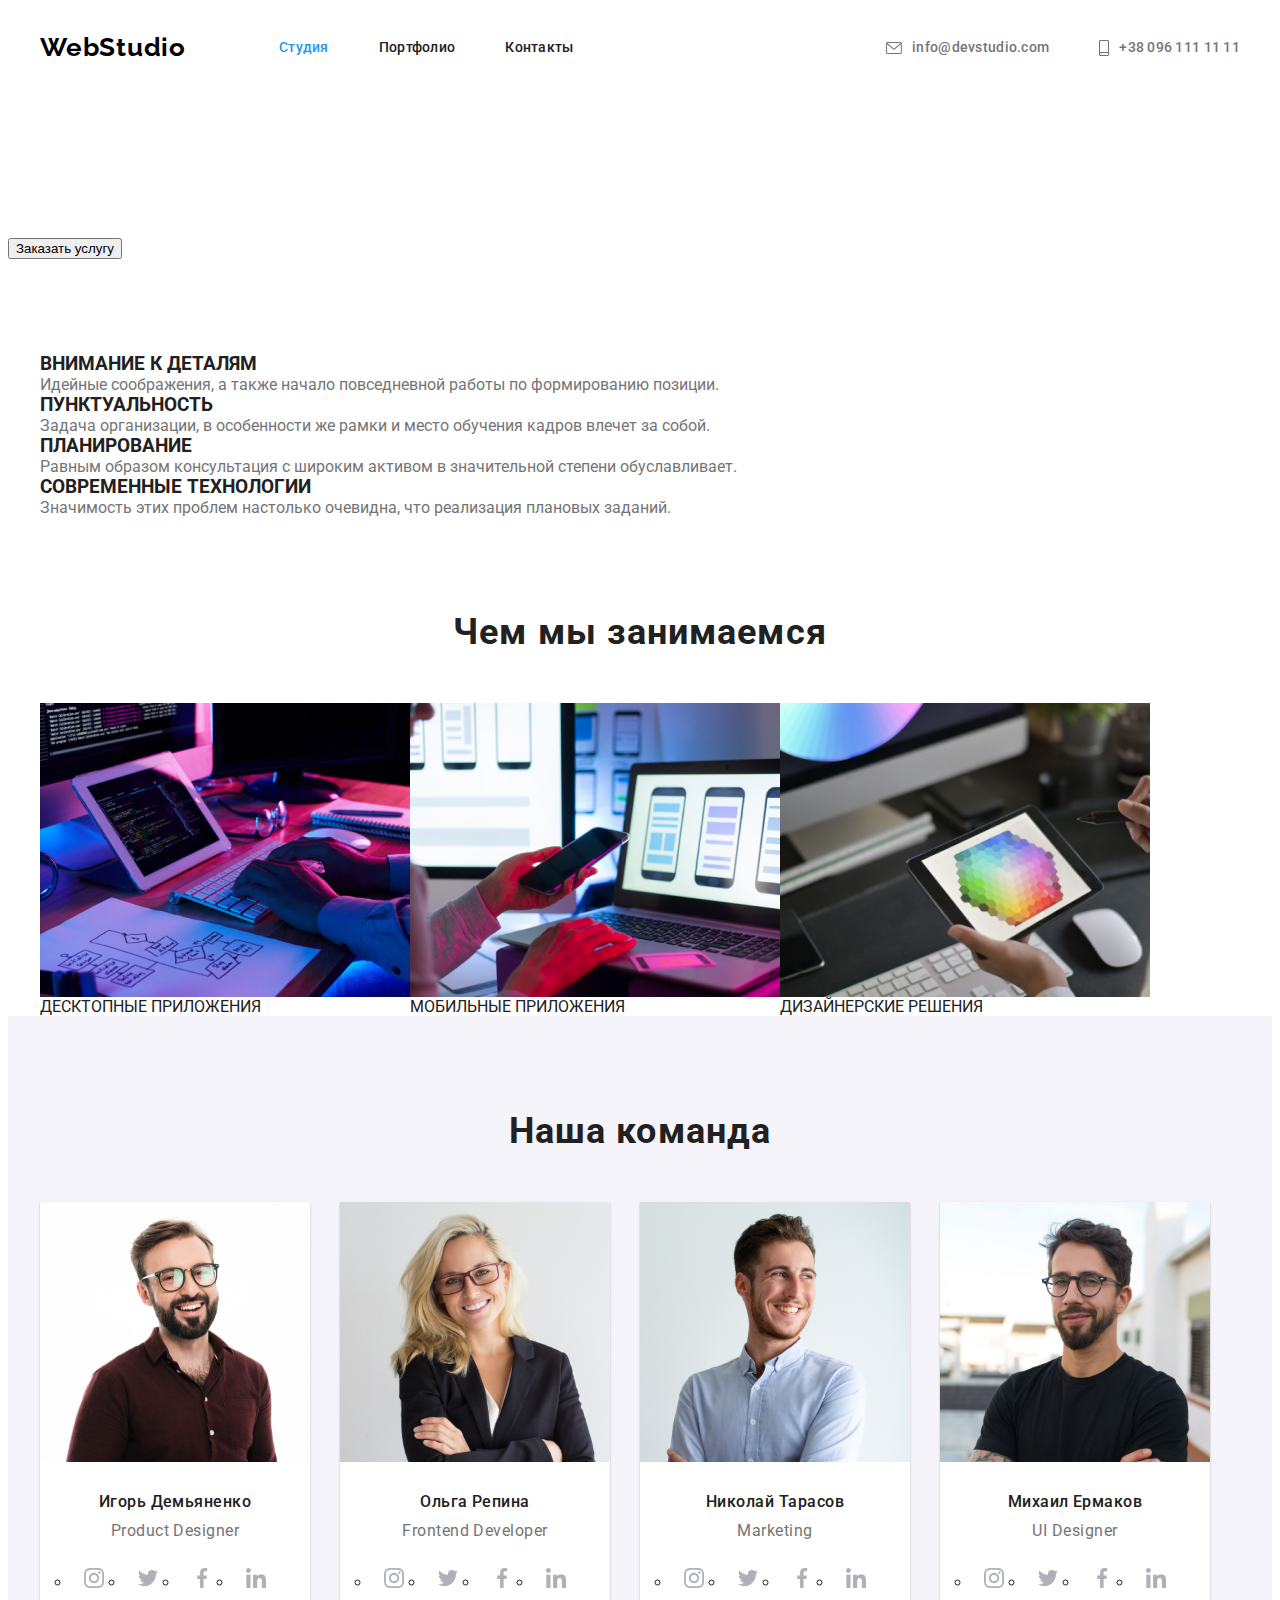
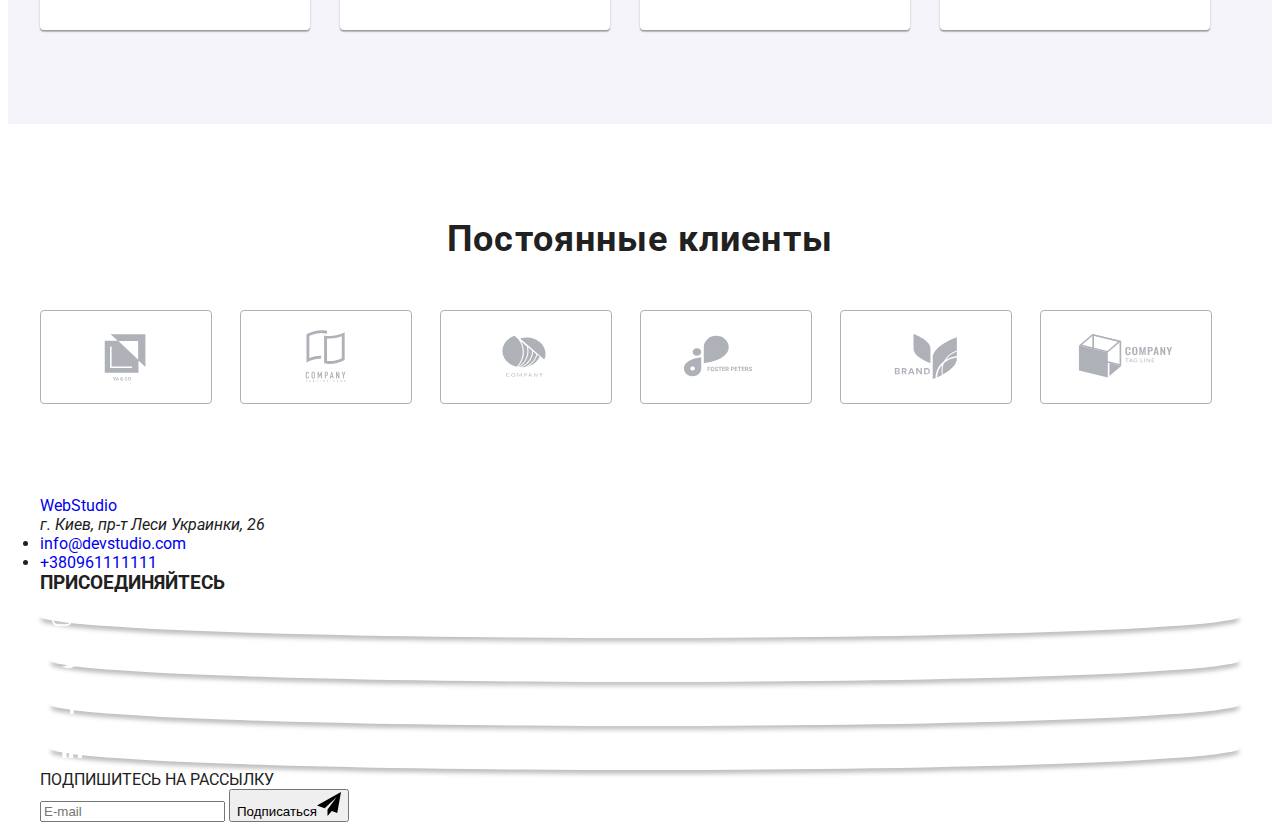
==== commit ef69b5b4: "Добавляет scss компоненты" ====
--- a/index.html
+++ b/index.html
@@ -9,7 +9,7 @@
     <link rel="preconnect" href="https://fonts.gstatic.com" crossorigin>
     <link href="https://fonts.googleapis.com/css2?family=Raleway:wght@700&family=Roboto:wght@400;500;700;900&display=swap" rel="stylesheet">
     <link rel="stylesheet" href="https://cdnjs.cloudflare.com/ajax/libs/modern-normalize/1.1.0/modern-normalize.min.css" integrity="sha512-wpPYUAdjBVSE4KJnH1VR1HeZfpl1ub8YT/NKx4PuQ5NmX2tKuGu6U/JRp5y+Y8XG2tV+wKQpNHVUX03MfMFn9Q==" crossorigin="anonymous" referrerpolicy="no-referrer" />
-    <link rel="stylesheet" href="./css/style.css">
+    <link rel="stylesheet" href="./css/main.min.css">
 </head>
 <body class="page">
     <header class="container">
--- a/css/main.min.css
+++ b/css/main.min.css
@@ -0,0 +1,2 @@
+:root{--main-text-color: #212121;--secondary-text-color: #757575;--accent-color: #2196f3;--primary-title-color: #ffffff}.visually-hidden{position:absolute;white-space:nowrap;width:1px;height:1px;overflow:hidden;border:0;padding:0;clip:rect(0 0 0 0);clip-path:inset(50%);margin:-1px}button{cursor:pointer}h1,h2,h3,h4,h5,h6,p,ul{margin:0;padding:0}img{display:block}.list{display:block;list-style:none;margin:0;padding:0;display:flex;flex-wrap:wrap}.link{display:block;text-decoration:none;position:relative;transition:transform 250ms cubic-bezier(0.4, 0, 0.2, 1),opacity 250ms cubic-bezier(0.4, 0, 0.2, 1)}.page{color:var(--main-text-color);background-color:#ffffff;font-family:roboto, sans-serif}.container{margin-left:auto;margin-right:auto;padding-left:15px;padding-right:15px;width:1200px}.section{padding-bottom:94px;padding-top:94px}.modal{position:absolute;top:50%;left:50%;transform:translate(-50%, -50%);width:528px;height:581px;background-color:#fff;box-shadow:0px 1px 3px rgba(0,0,0,0.12),0px 1px 1px rgba(0,0,0,0.14),0px 2px 1px rgba(0,0,0,0.2);border-radius:4px;padding:40px}.modal-close{display:flex;position:fixed;width:30px;height:30px;right:8px;top:8px;border:1px solid rgba(0,0,0,0.1);border-radius:50%;align-items:center;justify-content:center;background-color:#fff;color:#000;transition:color 250ms cubic-bezier(0.4, 0, 0.2, 1)}.modal-close:hover,.modal-close:focus{color:#2196f3}.icon-close{fill:currentColor}.modal-head{font-weight:700;font-size:20px;line-height:1.15;text-align:center;letter-spacing:0.03em;color:#212121;margin-bottom:12px}.modal-form{display:flex;flex-direction:column}.form-field{margin-bottom:10px;font-size:12px;line-height:1.14;letter-spacing:0.01em;color:#757575}.form-field-comments{margin-bottom:20px;font-size:12px;line-height:1.14;letter-spacing:0.01em;color:#757575}.form-wrapper{position:relative;margin-top:4px;display:block}.policy{margin-left:5px;color:var(--accent-color)}.form-input{width:100%;border:1px solid rgba(33,33,33,0.2);border-radius:4px;height:40px;padding-left:42px;transition:border-color 250ms cubic-bezier(0.4, 0, 0.2, 1)}.form-input:focus{border-color:var(--accent-color);outline:none}.form-comments{width:100%;height:120px;border:1px solid rgba(33,33,33,0.2);border-radius:4px;margin-top:4px;resize:none;padding:12px 16px;transition:border-color 250ms cubic-bezier(0.4, 0, 0.2, 1)}.form-comments:focus{border-color:var(--accent-color);outline:none}.form-comments::placeholder{color:rgba(117,117,117,0.5);font-size:14px;line-height:1.15;letter-spacing:0.01em}.form-checkbox-label{margin-bottom:30px;font-size:14px;line-height:1.71;letter-spacing:0.03em;color:var(--secondary-text-color);display:flex;align-self:center;justify-content:center}.form-checkbox-label::before{display:block;content:'';width:16px;height:15px;border:1px solid #212121;border-radius:2px;cursor:pointer;margin-right:7px;align-self:center}.form-checkbox:focus+.form-checkbox-label::before{outline:1px solid #000}.form-checkbox:checked+.form-checkbox-label::before{background-color:var(--accent-color);background-image:url(../images/icon-check.svg);background-position:center;border-color:var(--accent-color);outline:none}.icon-link{display:flex;padding:0;margin:0;width:44px;height:44px;background-color:rgba(255,255,255,0.1);border-radius:50%;justify-content:center;align-items:center;transition:background-color 250ms cubic-bezier(0.4, 0, 0.2, 1),fill 250ms cubic-bezier(0.4, 0, 0.2, 1)}.icon-link:hover,.icon-link:focus{background-color:#2196f3;fill:#fff}.icon-link:hover .icon-network,.icon-link:focus .icon-network{fill:#fff}.human-icon{display:flex;justify-content:center}.human-icon .link-icon-list+.link-icon-list{margin-left:10px}.human-icon .icon+.icon{margin-left:10px}.link-icon-list{display:block;padding:0;margin:0;background-color:rgba(255,255,255,0.1);border-radius:50%;box-shadow:0px 4px 4px rgba(0,0,0,0.25)}.link-icon{display:flex;width:44px;height:44px;border-radius:50%;align-items:center;justify-content:center;transition:background-color 250ms cubic-bezier(0.4, 0, 0.2, 1)}.link-icon:hover,.link-icon:focus{background-color:#2196f3}.icon-social{fill:#fff}.socials .link-icon-list+.link-icon-list{margin-left:10px}.icon-network{fill:#afb1b8;transition:fill 250ms cubic-bezier(0.4, 0, 0.2, 1)}.description{padding-top:30px;padding-bottom:30px}.descr-flex-element{border-bottom:1px solid #eeeeee;border-left:1px solid #eeeeee;border-right:1px solid #eeeeee;padding-top:20px;padding-bottom:20px;padding-left:24px;padding-right:24px}.primary-title{margin-bottom:30px;color:var(--primary-title-color);font-weight:900;font-size:44px;line-height:1.36;letter-spacing:0.06em}.secondary-title{margin-bottom:50px;font-weight:700;font-size:36px;line-height:1.17;letter-spacing:0.03em;text-align:center}.team{background-color:#f5f4fa;padding-top:94px;padding-bottom:94px}.team-human{font-weight:500;font-size:16px;line-height:1.19;text-align:center;letter-spacing:0.03em;margin-bottom:10px}.team-text{color:var(--secondary-text-color);font-size:16px;line-height:1.19;text-align:center;letter-spacing:0.03em;margin-bottom:16px}.card{background:#ffffff;box-shadow:0px 1px 3px rgba(0,0,0,0.12),0px 1px 1px rgba(0,0,0,0.14),0px 2px 1px rgba(0,0,0,0.2);border-radius:0px 0px 4px 4px;margin-right:30px}.card:nth-child(4n){margin-right:0}.clients{display:flex;padding-top:94px;padding-bottom:94px}.client-logo{display:block;margin:0;padding:0;width:170px;height:92px}.client{display:flex;width:100%;height:100%;border:1px solid #afb1b8;border-radius:4px;align-items:center;justify-content:center;transition:border-color 250ms cubic-bezier(0.4, 0, 0.2, 1)}.list .client-logo+.client-logo{margin-left:30px}.symbol{fill:#afb1b8;transition:fill 250ms cubic-bezier(0.4, 0, 0.2, 1)}.client:hover,.client:focus{border-color:#2196f3}.client:hover .symbol,.client:focus .symbol{fill:#2196f3}.backdrop{position:fixed;top:0;left:0;width:100%;height:100%;background-color:rgba(0,0,0,0.1);transition:opacity 250ms cubic-bezier(0.4, 0, 0.2, 1)}.backdrop.is-hidden{opacity:0;pointer-events:none;visibility:auto}.main-nav{display:flex}.main-nav-portfolio{display:flex}.site-nav .item+.item{margin-left:50px}.site-nav{margin-left:93px}.site-nav-link{color:var(--main-text-color);display:block;padding-top:32px;padding-bottom:32px;transition:color 250ms cubic-bezier(0.4, 0, 0.2, 1)}.site-nav-link:hover,.site-nav-link:focus{color:var(--accent-color)}.site-nav .current{color:var(--accent-color)}.auth-nav{margin-left:auto}.auth-nav .item+.item{margin-left:50px}.auth-nav-link{padding-top:32px;padding-bottom:32px;transition:color 250ms cubic-bezier(0.4, 0, 0.2, 1)}.auth-nav-link,.section-text{color:var(--secondary-text-color)}.auth-nav-link:hover,.auth-nav-link:focus{color:var(--accent-color)}.site-nav,.auth-nav{font-weight:500;font-size:14px;line-height:1.14;letter-spacing:0.02em}.link.mail,.link.tel{align-items:center;display:flex}.icon-mail,.icon-tel{margin-right:10px;fill:currentColor}.logo-link{color:#000;text-decoration:none;font-family:Raleway;font-style:normal;font-weight:bold;font-size:26px;line-height:1.2;letter-spacing:0.03em;padding-top:24px;padding-bottom:25px}
+/*# sourceMappingURL=main.min.css.map */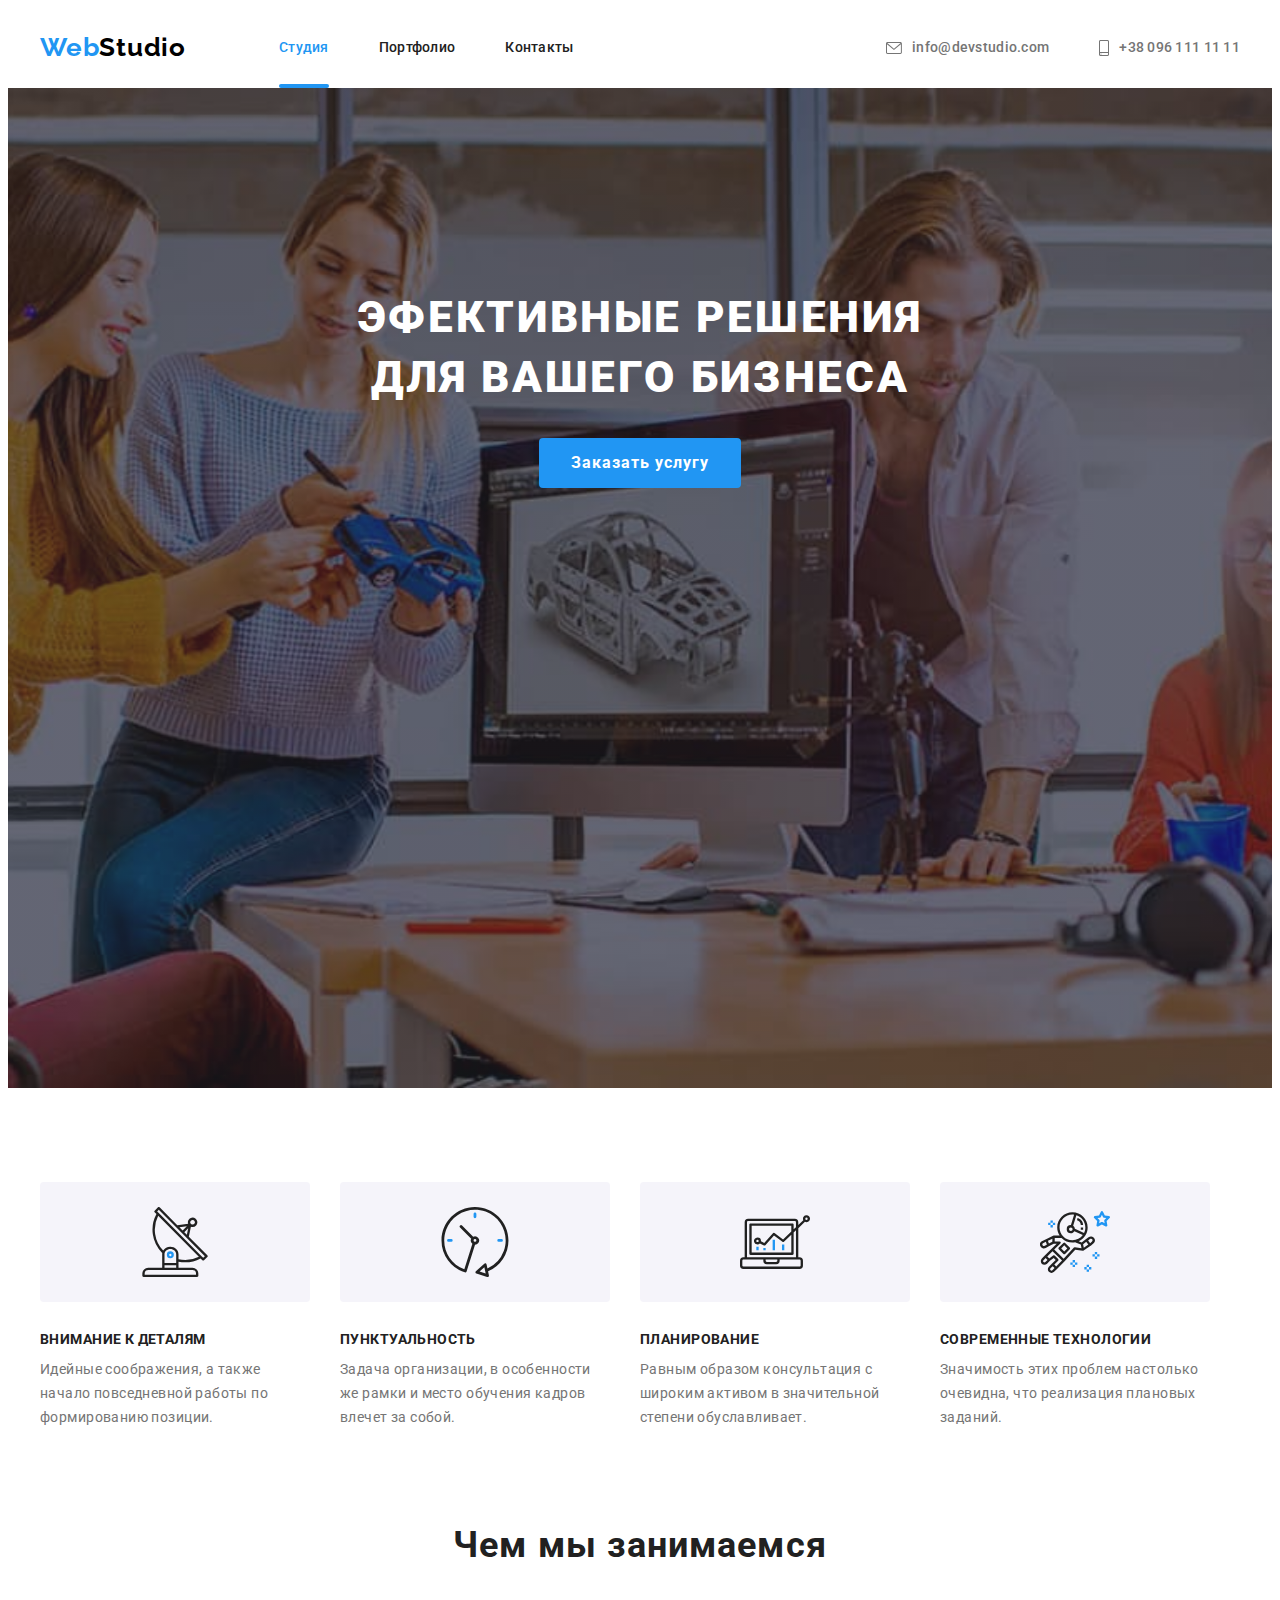
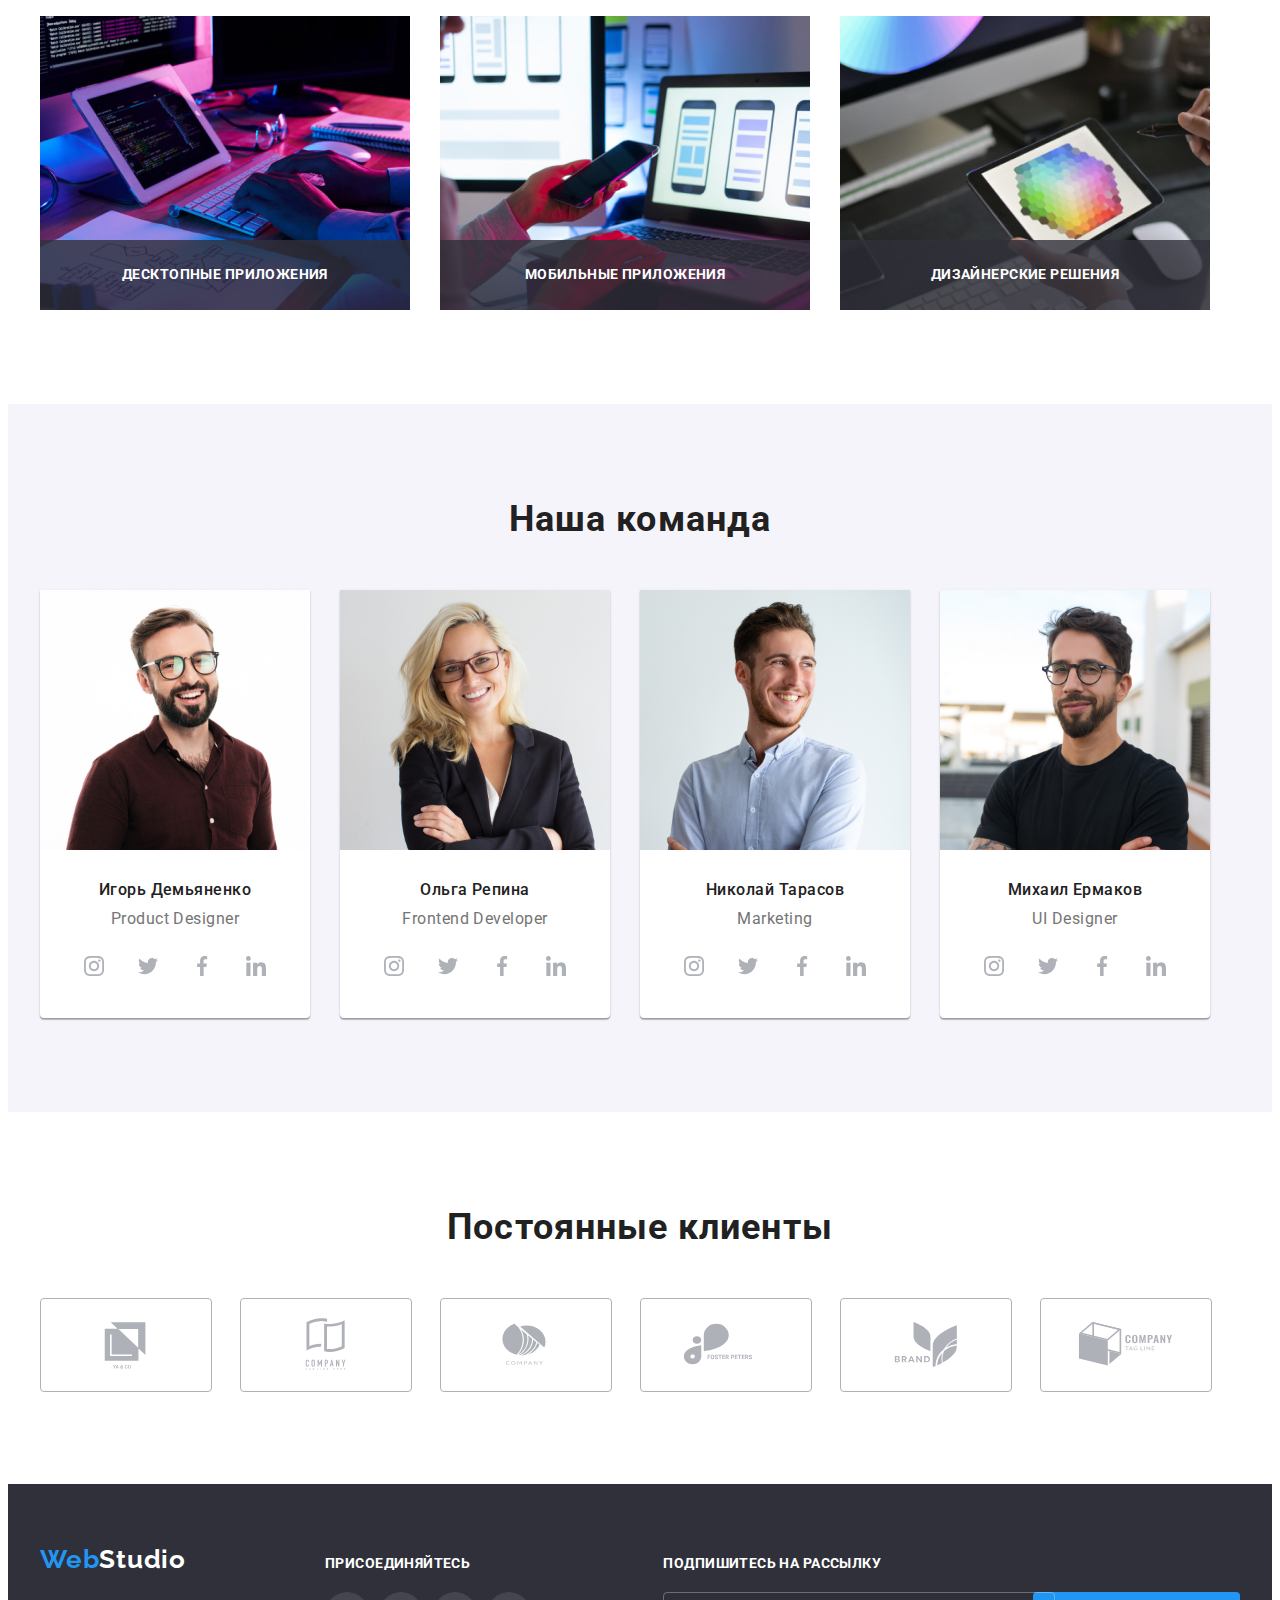
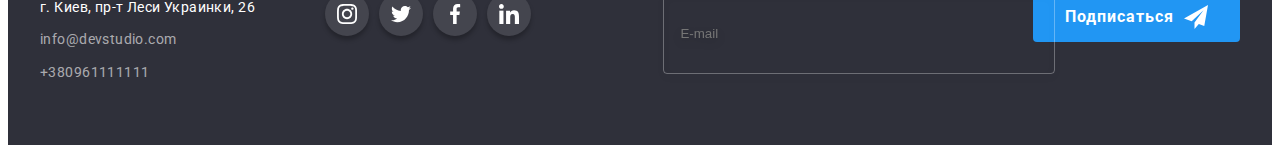
==== commit 0ed0f495: "Рефакторит хедер по БЭМ" ====
--- a/index.html
+++ b/index.html
@@ -22,21 +22,21 @@
                 </a>
             
                 <ul class="site-nav list">
-                    <li class="item"><a href="/" class="current site-nav-link link">Студия</a></li>
-                    <li class="item"><a href="./portfolio.html" class="site-nav-link link">Портфолио</a></li>
-                    <li class="item"><a href="" class="site-nav-link link">Контакты</a></li>
+                    <li class="site-nav__item"><a href="/" class="current site-nav__link link">Студия</a></li>
+                    <li class="site-nav__item"><a href="./portfolio.html" class="site-nav__link link">Портфолио</a></li>
+                    <li class="site-nav__item"><a href="" class="site-nav__link link">Контакты</a></li>
                 </ul>
             </nav>
             
             <!--Контакты-->
             <ul class="auth-nav list main-nav">
-                <li class="item"><a href="mailto:info@devstudio.com" class="auth-nav-link link mail" lang="en">
+                <li class="auth-nav__item"><a href="mailto:info@devstudio.com" class="auth-nav__link link mail" lang="en">
                     <svg class="icon-mail" width="16" height="12">
                         <use href="./images/icons.svg#icon-mail"></use>
                     </svg>
                         info@devstudio.com</a>
                 </li>
-                <li class="item"><a href="tel:+380961111111" class="auth-nav-link link tel">
+                <li class="auth-nav__item"><a href="tel:+380961111111" class="auth-nav__link link tel">
                     <svg class="icon-mail" width="10" height="16">
                         <use href="./images/icons.svg#icon-tel"></use>
                     </svg> 
--- a/css/main.min.css
+++ b/css/main.min.css
@@ -1,2 +1,2 @@
-:root{--main-text-color: #212121;--secondary-text-color: #757575;--accent-color: #2196f3;--primary-title-color: #ffffff}.visually-hidden{position:absolute;white-space:nowrap;width:1px;height:1px;overflow:hidden;border:0;padding:0;clip:rect(0 0 0 0);clip-path:inset(50%);margin:-1px}button{cursor:pointer}h1,h2,h3,h4,h5,h6,p,ul{margin:0;padding:0}img{display:block}.list{display:block;list-style:none;margin:0;padding:0;display:flex;flex-wrap:wrap}.link{display:block;text-decoration:none;position:relative;transition:transform 250ms cubic-bezier(0.4, 0, 0.2, 1),opacity 250ms cubic-bezier(0.4, 0, 0.2, 1)}.page{color:var(--main-text-color);background-color:#ffffff;font-family:roboto, sans-serif}.container{margin-left:auto;margin-right:auto;padding-left:15px;padding-right:15px;width:1200px}.section{padding-bottom:94px;padding-top:94px}.modal{position:absolute;top:50%;left:50%;transform:translate(-50%, -50%);width:528px;height:581px;background-color:#fff;box-shadow:0px 1px 3px rgba(0,0,0,0.12),0px 1px 1px rgba(0,0,0,0.14),0px 2px 1px rgba(0,0,0,0.2);border-radius:4px;padding:40px}.modal-close{display:flex;position:fixed;width:30px;height:30px;right:8px;top:8px;border:1px solid rgba(0,0,0,0.1);border-radius:50%;align-items:center;justify-content:center;background-color:#fff;color:#000;transition:color 250ms cubic-bezier(0.4, 0, 0.2, 1)}.modal-close:hover,.modal-close:focus{color:#2196f3}.icon-close{fill:currentColor}.modal-head{font-weight:700;font-size:20px;line-height:1.15;text-align:center;letter-spacing:0.03em;color:#212121;margin-bottom:12px}.modal-form{display:flex;flex-direction:column}.form-field{margin-bottom:10px;font-size:12px;line-height:1.14;letter-spacing:0.01em;color:#757575}.form-field-comments{margin-bottom:20px;font-size:12px;line-height:1.14;letter-spacing:0.01em;color:#757575}.form-wrapper{position:relative;margin-top:4px;display:block}.policy{margin-left:5px;color:var(--accent-color)}.form-input{width:100%;border:1px solid rgba(33,33,33,0.2);border-radius:4px;height:40px;padding-left:42px;transition:border-color 250ms cubic-bezier(0.4, 0, 0.2, 1)}.form-input:focus{border-color:var(--accent-color);outline:none}.form-comments{width:100%;height:120px;border:1px solid rgba(33,33,33,0.2);border-radius:4px;margin-top:4px;resize:none;padding:12px 16px;transition:border-color 250ms cubic-bezier(0.4, 0, 0.2, 1)}.form-comments:focus{border-color:var(--accent-color);outline:none}.form-comments::placeholder{color:rgba(117,117,117,0.5);font-size:14px;line-height:1.15;letter-spacing:0.01em}.form-checkbox-label{margin-bottom:30px;font-size:14px;line-height:1.71;letter-spacing:0.03em;color:var(--secondary-text-color);display:flex;align-self:center;justify-content:center}.form-checkbox-label::before{display:block;content:'';width:16px;height:15px;border:1px solid #212121;border-radius:2px;cursor:pointer;margin-right:7px;align-self:center}.form-checkbox:focus+.form-checkbox-label::before{outline:1px solid #000}.form-checkbox:checked+.form-checkbox-label::before{background-color:var(--accent-color);background-image:url(../images/icon-check.svg);background-position:center;border-color:var(--accent-color);outline:none}.icon-link{display:flex;padding:0;margin:0;width:44px;height:44px;background-color:rgba(255,255,255,0.1);border-radius:50%;justify-content:center;align-items:center;transition:background-color 250ms cubic-bezier(0.4, 0, 0.2, 1),fill 250ms cubic-bezier(0.4, 0, 0.2, 1)}.icon-link:hover,.icon-link:focus{background-color:#2196f3;fill:#fff}.icon-link:hover .icon-network,.icon-link:focus .icon-network{fill:#fff}.human-icon{display:flex;justify-content:center}.human-icon .link-icon-list+.link-icon-list{margin-left:10px}.human-icon .icon+.icon{margin-left:10px}.link-icon-list{display:block;padding:0;margin:0;background-color:rgba(255,255,255,0.1);border-radius:50%;box-shadow:0px 4px 4px rgba(0,0,0,0.25)}.link-icon{display:flex;width:44px;height:44px;border-radius:50%;align-items:center;justify-content:center;transition:background-color 250ms cubic-bezier(0.4, 0, 0.2, 1)}.link-icon:hover,.link-icon:focus{background-color:#2196f3}.icon-social{fill:#fff}.socials .link-icon-list+.link-icon-list{margin-left:10px}.icon-network{fill:#afb1b8;transition:fill 250ms cubic-bezier(0.4, 0, 0.2, 1)}.description{padding-top:30px;padding-bottom:30px}.descr-flex-element{border-bottom:1px solid #eeeeee;border-left:1px solid #eeeeee;border-right:1px solid #eeeeee;padding-top:20px;padding-bottom:20px;padding-left:24px;padding-right:24px}.primary-title{margin-bottom:30px;color:var(--primary-title-color);font-weight:900;font-size:44px;line-height:1.36;letter-spacing:0.06em}.secondary-title{margin-bottom:50px;font-weight:700;font-size:36px;line-height:1.17;letter-spacing:0.03em;text-align:center}.team{background-color:#f5f4fa;padding-top:94px;padding-bottom:94px}.team-human{font-weight:500;font-size:16px;line-height:1.19;text-align:center;letter-spacing:0.03em;margin-bottom:10px}.team-text{color:var(--secondary-text-color);font-size:16px;line-height:1.19;text-align:center;letter-spacing:0.03em;margin-bottom:16px}.card{background:#ffffff;box-shadow:0px 1px 3px rgba(0,0,0,0.12),0px 1px 1px rgba(0,0,0,0.14),0px 2px 1px rgba(0,0,0,0.2);border-radius:0px 0px 4px 4px;margin-right:30px}.card:nth-child(4n){margin-right:0}.clients{display:flex;padding-top:94px;padding-bottom:94px}.client-logo{display:block;margin:0;padding:0;width:170px;height:92px}.client{display:flex;width:100%;height:100%;border:1px solid #afb1b8;border-radius:4px;align-items:center;justify-content:center;transition:border-color 250ms cubic-bezier(0.4, 0, 0.2, 1)}.list .client-logo+.client-logo{margin-left:30px}.symbol{fill:#afb1b8;transition:fill 250ms cubic-bezier(0.4, 0, 0.2, 1)}.client:hover,.client:focus{border-color:#2196f3}.client:hover .symbol,.client:focus .symbol{fill:#2196f3}.backdrop{position:fixed;top:0;left:0;width:100%;height:100%;background-color:rgba(0,0,0,0.1);transition:opacity 250ms cubic-bezier(0.4, 0, 0.2, 1)}.backdrop.is-hidden{opacity:0;pointer-events:none;visibility:auto}.main-nav{display:flex}.main-nav-portfolio{display:flex}.site-nav .item+.item{margin-left:50px}.site-nav{margin-left:93px}.site-nav-link{color:var(--main-text-color);display:block;padding-top:32px;padding-bottom:32px;transition:color 250ms cubic-bezier(0.4, 0, 0.2, 1)}.site-nav-link:hover,.site-nav-link:focus{color:var(--accent-color)}.site-nav .current{color:var(--accent-color)}.auth-nav{margin-left:auto}.auth-nav .item+.item{margin-left:50px}.auth-nav-link{padding-top:32px;padding-bottom:32px;transition:color 250ms cubic-bezier(0.4, 0, 0.2, 1)}.auth-nav-link,.section-text{color:var(--secondary-text-color)}.auth-nav-link:hover,.auth-nav-link:focus{color:var(--accent-color)}.site-nav,.auth-nav{font-weight:500;font-size:14px;line-height:1.14;letter-spacing:0.02em}.link.mail,.link.tel{align-items:center;display:flex}.icon-mail,.icon-tel{margin-right:10px;fill:currentColor}.logo-link{color:#000;text-decoration:none;font-family:Raleway;font-style:normal;font-weight:bold;font-size:26px;line-height:1.2;letter-spacing:0.03em;padding-top:24px;padding-bottom:25px}
+:root{--main-text-color: #212121;--secondary-text-color: #757575;--accent-color: #2196f3;--primary-title-color: #ffffff}.visually-hidden{position:absolute;white-space:nowrap;width:1px;height:1px;overflow:hidden;border:0;padding:0;clip:rect(0 0 0 0);clip-path:inset(50%);margin:-1px}button{cursor:pointer}h1,h2,h3,h4,h5,h6,p,ul{margin:0;padding:0}img{display:block}.list{display:flex;flex-wrap:wrap;list-style:none;margin:0;padding:0}.link{display:block;text-decoration:none;position:relative;transition:transform 250ms cubic-bezier(0.4, 0, 0.2, 1),opacity 250ms cubic-bezier(0.4, 0, 0.2, 1)}.page{color:var(--main-text-color);background-color:#ffffff;font-family:roboto, sans-serif}.container{margin-left:auto;margin-right:auto;padding-left:15px;padding-right:15px;width:1200px}.section{padding-bottom:94px;padding-top:94px}.modal{position:absolute;top:50%;left:50%;transform:translate(-50%, -50%);width:528px;height:581px;background-color:#fff;box-shadow:0px 1px 3px rgba(0,0,0,0.12),0px 1px 1px rgba(0,0,0,0.14),0px 2px 1px rgba(0,0,0,0.2);border-radius:4px;padding:40px}.modal-close{display:flex;position:fixed;width:30px;height:30px;right:8px;top:8px;border:1px solid rgba(0,0,0,0.1);border-radius:50%;align-items:center;justify-content:center;background-color:#fff;color:#000;transition:color 250ms cubic-bezier(0.4, 0, 0.2, 1)}.modal-close:hover,.modal-close:focus{color:#2196f3}.icon-close{fill:currentColor}.modal-head{font-weight:700;font-size:20px;line-height:1.15;text-align:center;letter-spacing:0.03em;color:#212121;margin-bottom:12px}.modal-form{display:flex;flex-direction:column}.form-field{margin-bottom:10px;font-size:12px;line-height:1.14;letter-spacing:0.01em;color:#757575}.form-field-comments{margin-bottom:20px;font-size:12px;line-height:1.14;letter-spacing:0.01em;color:#757575}.form-wrapper{position:relative;margin-top:4px;display:block}.policy{margin-left:5px;color:var(--accent-color)}.form-input{width:100%;border:1px solid rgba(33,33,33,0.2);border-radius:4px;height:40px;padding-left:42px;transition:border-color 250ms cubic-bezier(0.4, 0, 0.2, 1)}.form-input:focus{border-color:var(--accent-color);outline:none}.form-input:focus+.form-icon{fill:var(--accent-color)}.form-comments{width:100%;height:120px;border:1px solid rgba(33,33,33,0.2);border-radius:4px;margin-top:4px;resize:none;padding:12px 16px;transition:border-color 250ms cubic-bezier(0.4, 0, 0.2, 1)}.form-comments:focus{border-color:var(--accent-color);outline:none}.form-comments::placeholder{color:rgba(117,117,117,0.5);font-size:14px;line-height:1.15;letter-spacing:0.01em}.form-checkbox-label{margin-bottom:30px;font-size:14px;line-height:1.71;letter-spacing:0.03em;color:var(--secondary-text-color);display:flex;align-self:center;justify-content:center}.form-checkbox-label::before{display:block;content:'';width:16px;height:15px;border:1px solid #212121;border-radius:2px;cursor:pointer;margin-right:7px;align-self:center}.form-checkbox:focus+.form-checkbox-label::before{outline:1px solid #000}.form-checkbox:checked+.form-checkbox-label::before{background-color:var(--accent-color);background-image:url(../images/icon-check.svg);background-position:center;border-color:var(--accent-color);outline:none}.form-icon{display:block;position:absolute;top:50%;left:12px;transform:translateY(-50%);transition:fill 250ms cubic-bezier(0.4, 0, 0.2, 1)}.icon-link{display:flex;padding:0;margin:0;width:44px;height:44px;background-color:rgba(255,255,255,0.1);border-radius:50%;justify-content:center;align-items:center;transition:background-color 250ms cubic-bezier(0.4, 0, 0.2, 1),fill 250ms cubic-bezier(0.4, 0, 0.2, 1)}.icon-link:hover,.icon-link:focus{background-color:#2196f3;fill:#fff}.icon-network{fill:#afb1b8;transition:fill 250ms cubic-bezier(0.4, 0, 0.2, 1)}.icon-link:hover .icon-network,.icon-link:focus .icon-network{fill:#fff}.human-icon{display:flex;justify-content:center}.human-icon .icon+.icon{margin-left:10px}.link-icon-list{display:block;padding:0;margin:0;background-color:rgba(255,255,255,0.1);border-radius:50%;box-shadow:0px 4px 4px rgba(0,0,0,0.25)}.socials .link-icon-list+.link-icon-list{margin-left:10px}.human-icon .link-icon-list+.link-icon-list{margin-left:10px}.link-icon{display:flex;width:44px;height:44px;border-radius:50%;align-items:center;justify-content:center;transition:background-color 250ms cubic-bezier(0.4, 0, 0.2, 1)}.link-icon:hover,.link-icon:focus{background-color:#2196f3}.icon-social{fill:#fff}.description{padding-top:30px;padding-bottom:30px}.descr-flex-element{border-bottom:1px solid #eeeeee;border-left:1px solid #eeeeee;border-right:1px solid #eeeeee;padding-top:20px;padding-bottom:20px;padding-left:24px;padding-right:24px}.primary-title{margin-bottom:30px;color:var(--primary-title-color);font-weight:900;font-size:44px;line-height:1.36;letter-spacing:0.06em}.secondary-title{margin-bottom:50px;font-weight:700;font-size:36px;line-height:1.17;letter-spacing:0.03em;text-align:center}.team{background-color:#f5f4fa;padding-top:94px;padding-bottom:94px}.team-human{font-weight:500;font-size:16px;line-height:1.19;text-align:center;letter-spacing:0.03em;margin-bottom:10px}.team-text{color:var(--secondary-text-color);font-size:16px;line-height:1.19;text-align:center;letter-spacing:0.03em;margin-bottom:16px}.card{background:#ffffff;box-shadow:0px 1px 3px rgba(0,0,0,0.12),0px 1px 1px rgba(0,0,0,0.14),0px 2px 1px rgba(0,0,0,0.2);border-radius:0px 0px 4px 4px;margin-right:30px}.card:nth-child(4n){margin-right:0}.icon{display:block;fill:#fff}.client{display:flex;width:100%;height:100%;border:1px solid #afb1b8;border-radius:4px;align-items:center;justify-content:center;transition:border-color 250ms cubic-bezier(0.4, 0, 0.2, 1)}.client:hover,.client:focus{border-color:#2196f3}.client:hover .symbol,.client:focus .symbol{fill:#2196f3}.client-logo{display:block;margin:0;padding:0;width:170px;height:92px}.list .client-logo+.client-logo{margin-left:30px}.symbol{fill:#afb1b8;transition:fill 250ms cubic-bezier(0.4, 0, 0.2, 1)}.backdrop{position:fixed;top:0;left:0;width:100%;height:100%;background-color:rgba(0,0,0,0.1);transition:opacity 250ms cubic-bezier(0.4, 0, 0.2, 1)}.backdrop.is-hidden{opacity:0;pointer-events:none;visibility:auto}.button-primary{display:inline-block;align-items:center;text-align:center;color:#fff;background-color:var(--accent-color);font-family:inherit;font-weight:700;font-size:16px;line-height:1.87;letter-spacing:0.06em;border:0px;border-radius:4px;padding:10px 32px;min-width:200px;height:50px;transition:background-color 250ms cubic-bezier(0.4, 0, 0.2, 1)}.button-primary:hover,.button-primary:focus{background-color:#188ce8}.project-filter{padding-top:94px;padding-bottom:94px}.button-filter{display:inline-block;color:var(--main-text-color);background-color:#f5f4fa;font-weight:500;font-size:16px;line-height:1.63;text-align:center;letter-spacing:0.03em;font-family:inherit;border-radius:4px;border:0px;padding:6px 22px;transition:color 250ms cubic-bezier(0.4, 0, 0.2, 1),background-color 250ms cubic-bezier(0.4, 0, 0.2, 1),box-shadow 250ms cubic-bezier(0.4, 0, 0.2, 1)}.button-filter:hover,.button-filter:focus{color:#fff;background-color:var(--accent-color);box-shadow:0px 3px 1px rgba(0,0,0,0.1),0px 1px 2px rgba(0,0,0,0.08),0px 2px 2px rgba(0,0,0,0.12)}.button-primary.button-subscribe{display:flex;margin-left:12px}.button-form{align-self:center;width:200px;height:50px}.filter .main-btn{background-color:var(--accent-color);color:#ffffff}.btn-filter{margin-right:8px}.btn-filter:nth-child(5n){margin-right:0}.flex-element{display:flex;flex-wrap:wrap;margin-right:30px;margin-bottom:30px;transition:box-shadow 250ms cubic-bezier(0.4, 0, 0.2, 1)}.flex-element:hover{box-shadow:0px 1px 1px rgba(0,0,0,0.12),0px 4px 4px rgba(0,0,0,0.06),1px 4px 6px rgba(0,0,0,0.16)}.flex-element:nth-child(3n){margin-right:0}.flex-element:nth-last-child(-n+3){margin-bottom:0}.filter{display:flex;justify-content:center;margin-bottom:50px}.flex-list{position:relative;overflow:hidden}.section-title{color:var(--main-text-color);font-weight:700;font-size:18px;line-height:2;letter-spacing:0.06em;margin-bottom:4px}.section-filter{color:var(--secondary-text-color);font-size:16px;line-height:1.87;letter-spacing:0.03em}.main-nav{display:flex}.main-nav-portfolio{display:flex}.site-nav .site-nav__item+.site-nav__item{margin-left:50px}.site-nav{margin-left:93px}.site-nav__link{display:block;color:var(--main-text-color);padding-top:32px;padding-bottom:32px;transition:color 250ms cubic-bezier(0.4, 0, 0.2, 1)}.site-nav__link:hover,.site-nav__link:focus{color:var(--accent-color)}.site-nav .current{color:var(--accent-color)}.auth-nav{margin-left:auto}.auth-nav .auth-nav__item+.auth-nav__item{margin-left:50px}.auth-nav__link{padding-top:32px;padding-bottom:32px;transition:color 250ms cubic-bezier(0.4, 0, 0.2, 1)}.auth-nav__link:hover,.auth-nav__link:focus{color:var(--accent-color)}.auth-nav__link,.section-text{color:var(--secondary-text-color)}.site-nav,.auth-nav{font-weight:500;font-size:14px;line-height:1.14;letter-spacing:0.02em}.link.mail,.link.tel{align-items:center;display:flex}.icon-mail,.icon-tel{margin-right:10px;fill:currentColor}.logo-link{color:#000;text-decoration:none;font-family:Raleway;font-style:normal;font-weight:bold;font-size:26px;line-height:1.2;letter-spacing:0.03em;padding-top:24px;padding-bottom:25px}.web{color:var(--accent-color)}.current::after{content:'';position:absolute;width:100%;height:4px;background:#2196f3;border-radius:2px;display:flex;bottom:0}.border{border-bottom:1px solid #ececec}.hero{text-align:center;padding-top:200px;padding-bottom:200px}.overlay{max-width:1600px;height:600px;margin-left:auto;margin-right:auto;background-image:linear-gradient(to right, rgba(47,48,58,0.4), rgba(47,48,58,0.4)),url(../images/bg-image.jpg),url(../images/alt-bg.jpg);background-repeat:no-repeat;background-position:center;background-size:cover}.section-qualities{font-weight:700;font-size:14px;line-height:1.14;letter-spacing:0.03em;text-transform:uppercase;margin-top:0;margin-bottom:10px}.section-text{margin-top:0}.section-text{color:var(--secondary-text-color);font-size:14px;line-height:1.71;letter-spacing:0.03em}.antenna::before{background-image:url(../images/icon-antenna.svg)}.clock::before{background-image:url(../images/icon-clock.svg)}.diagram::before{background-image:url(../images/icon-diagram.svg)}.astronaut::before{background-image:url(../images/icon-astronaut.svg)}.list-item{width:270px;margin-right:30px;align-items:center}.list-item::before{display:block;content:'';height:120px;border-radius:4px;margin-bottom:30px;background-color:#f5f4fa;background-repeat:no-repeat;background-position:center}.list-item:nth-child(4n){margin-right:0}.work{padding-bottom:94px}.working-list{margin-right:30px;position:relative;display:flex}.working-list:nth-child(3n){margin-right:0}.product-action{position:absolute;bottom:0;align-items:center;justify-content:center;width:100%;color:#ffffff;background-color:rgba(47,48,58,0.8);height:70px;font-size:14px;font-weight:bold;line-height:1.14;letter-spacing:0.03em}.product-title{display:flex;align-items:center;justify-content:center;height:100%;width:100%}.product-flex{position:absolute;display:flex;top:0;align-items:center;justify-content:center;width:100%;height:294px;background:rgba(33,150,243,0.9);font-size:18px;line-height:1.56;letter-spacing:0.03em;color:#ffffff;padding-top:63px;padding-bottom:63px;padding-left:24px;padding-right:24px;transform:translateY(100%);transition:transform 250ms cubic-bezier(0.4, 0, 0.2, 1)}.link:hover .product-flex{transform:translateY(0)}.backround-footer{padding-top:60px;padding-bottom:60px;background-color:#2f303a}.footer-contacts{color:var(--secondary-text-color);font-size:14px;line-height:1.71;letter-spacing:0.03em}.address,.footer-logo{color:#ffffff}.web,.footer-logo{text-decoration:none;font-family:Raleway;font-style:normal;font-weight:bold;font-size:26px;line-height:1.2;letter-spacing:0.03em}.address{font-style:normal;font-weight:400;font-size:14px;line-height:1.71;letter-spacing:0.03em;margin-bottom:9px}.contact-mail{margin-bottom:9px}.logo{display:block;margin-bottom:20px}.contacts{list-style:none}.menu-social{margin-left:70px}.menu-socials-head{font-family:Roboto;font-style:normal;font-weight:bold;font-size:14px;line-height:1.14;letter-spacing:0.03em;color:#ffffff;margin-bottom:20px}.footer-contacts{color:rgba(255,255,255,0.6)}.main-footer{display:flex;align-items:baseline}.socials{display:flex}.contacts-social{display:flex;align-items:baseline}.subscribe{margin-left:auto}.mail-subscribe{width:100%;height:100%;border:1px solid rgba(255,255,255,0.3);filter:drop-shadow(0px 4px 4px rgba(0,0,0,0.15));border-radius:4px;background-color:transparent;padding-left:16px;padding-right:16px;padding-top:15px;padding-bottom:15px;color:#fff}.e-mail{width:358px;height:50px}.icon-send{fill:#fff;margin-left:10px}.form{display:flex}.clients{display:flex;padding-top:94px;padding-bottom:94px}
 /*# sourceMappingURL=main.min.css.map */